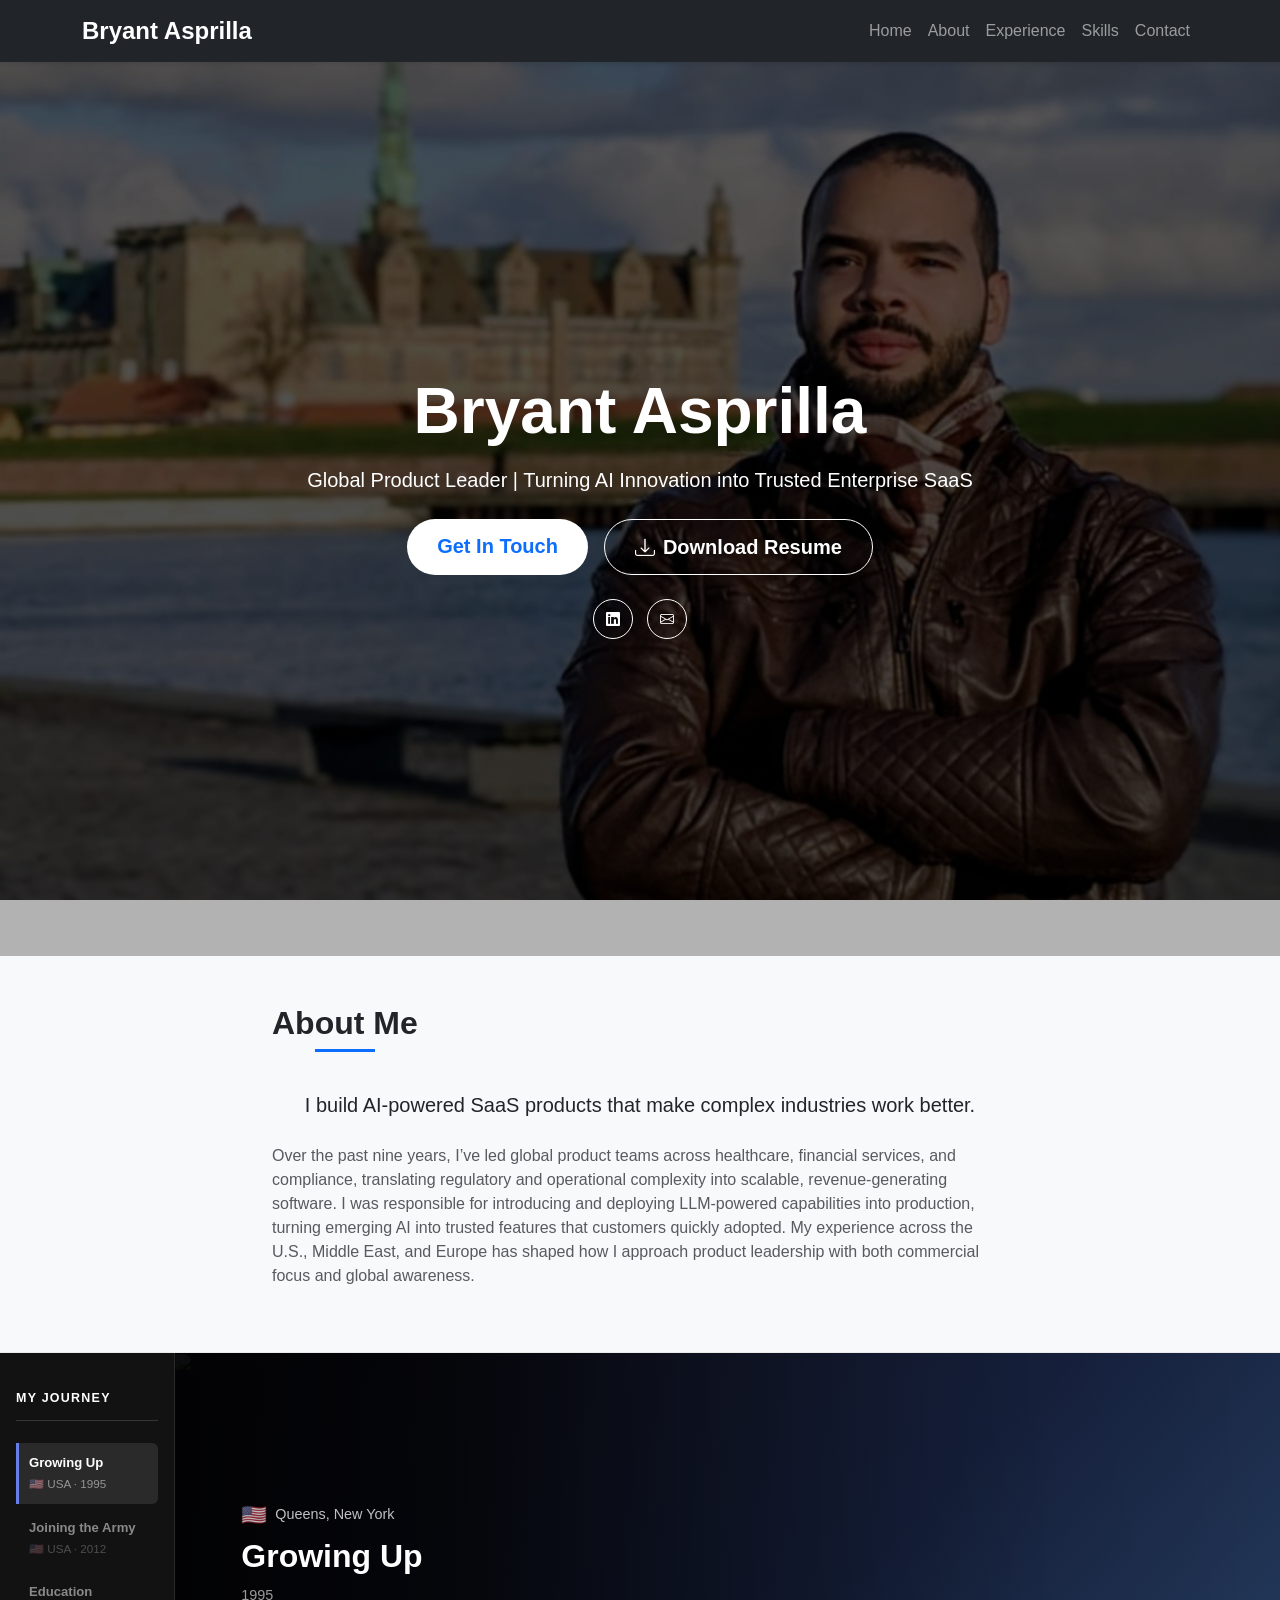
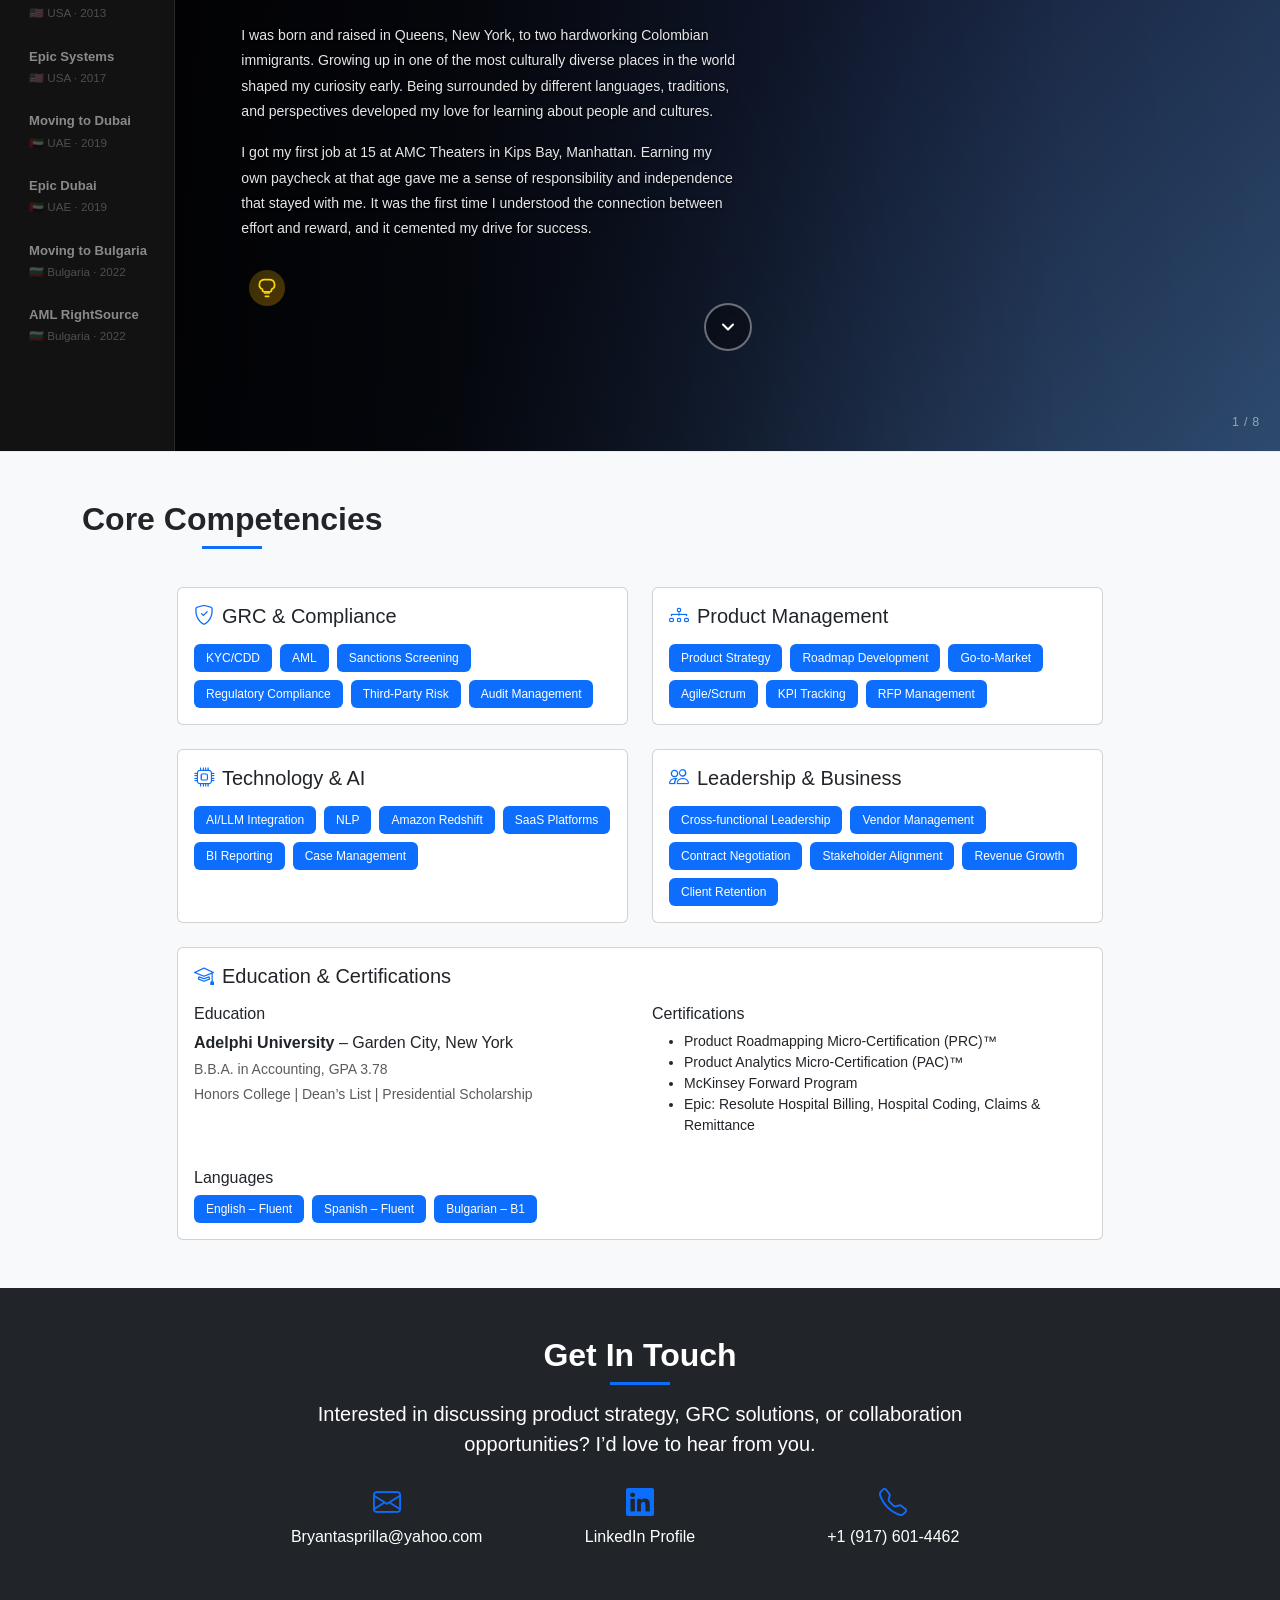
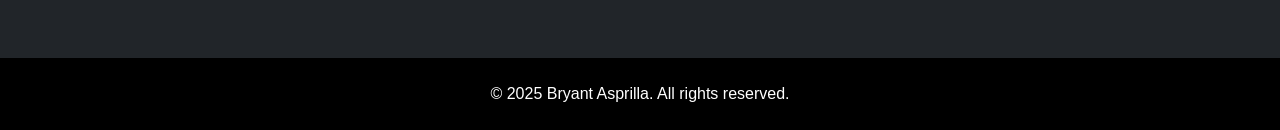
==== index.html @ 86a29980 "Add particle effects for photos" ====
<!DOCTYPE html>
<html lang="en">
<head>
    <meta charset="UTF-8">
    <meta name="viewport" content="width=device-width, initial-scale=1.0">
    <meta name="description" content="Bryant Asprilla - Director of Product specializing in AI-powered SaaS across global regulated industries. Proven leader in LLM deployment, product strategy, and ARR growth.">
    <title>Bryant Asprilla | Director of Product | AI & SaaS Product Leader</title>
    <link rel="icon" type="image/png" href="/favicon-96x96.png" sizes="96x96" />
    <link rel="icon" type="image/svg+xml" href="/favicon.svg" />
    <link rel="shortcut icon" href="/favicon.ico" />
    <link rel="apple-touch-icon" sizes="180x180" href="/apple-touch-icon.png" />
    <meta name="apple-mobile-web-app-title" content="Asprilla" />

    <!--Favicon Info -->
    <link rel="manifest" href="/site.webmanifest" />
    <link rel="icon" type="image/png" sizes="32x32" href="favicon-32x32.png">
    <link rel="icon" type="image/png" sizes="16x16" href="favicon-16x16.png">
    <link rel="apple-touch-icon" sizes="180x180" href="apple-touch-icon.png">
    <link href="https://cdn.jsdelivr.net/npm/bootstrap@5.3.2/dist/css/bootstrap.min.css" rel="stylesheet">
    <link rel="stylesheet" href="https://cdn.jsdelivr.net/npm/bootstrap-icons@1.11.1/font/bootstrap-icons.css">
    <link rel="stylesheet" href="css/style.css">

    <!-- AI and SM Readibility Elements -->
    <meta name="keywords" content="Product Management, GRC, Compliance, SaaS, AML, Product Strategy">
    <meta name="author" content="Bryant Asprilla">
    <meta property="og:title" content="Bryant Asprilla | Director of Product | AI-Driven SaaS & Global Product Leader">
    <meta property="og:description" content="Senior Product Leader Scaling AI-Enabled SaaS Across Global Regulated Markets">
    <meta property="og:type" content="website">
    <meta property="og:url" content="https://bryantasprilla.com">
    <meta property="og:image" content="https://bryantasprilla.com/images/profile.jpg">
    <meta property="og:image:width" content="1200">
    <meta property="og:image:height" content="630">

    <!-- Schema.org Structured Data -->
<script type="application/ld+json">
{
  "@context": "https://schema.org",
  "@type": "Person",
  "name": "Bryant Asprilla",
  "jobTitle": "Director of Product",
  "description": "Global Product Leader turning AI innovation into trusted enterprise SaaS",
  "url": "https://bryantasprilla.com",
  "email": "Bryantasprilla@yahoo.com",
  "telephone": "+1-917-601-4462",
  "address": {
  "@type": "PostalAddress",
  "addressLocality": "Varna",
  "addressCountry": "Bulgaria"
},
"workLocation": {
  "@type": "Place",
  "name": "Bulgaria"
}
  "alumniOf": {
    "@type": "EducationalOrganization",
    "name": "Adelphi University",
    "location": "Garden City, New York"
  },
  "worksFor": {
    "@type": "Organization",
    "name": "AML RightSource",
    "url": "https://www.amlrightsource.com"
  },
  "knowsLanguage": [
    {
      "@type": "Language",
      "name": "English",
      "proficiency": "Native"
    },
    {
      "@type": "Language",
      "name": "Spanish",
      "proficiency": "Native"
    },
    {
      "@type": "Language",
      "name": "Bulgarian",
      "proficiency": "Intermediate"
    }
  ],
  "sameAs": [
    "https://www.linkedin.com/in/bryantasprilla"
  ]
}
</script>
</head>
<body>

    <!-- NAVBAR -->
    <nav class="navbar navbar-expand-lg navbar-dark bg-dark fixed-top">
        <div class="container">
            <a class="navbar-brand" href="#home">Bryant Asprilla</a>
            <button class="navbar-toggler" type="button" data-bs-toggle="collapse" data-bs-target="#navbarNav">
                <span class="navbar-toggler-icon"></span>
            </button>
            <div class="collapse navbar-collapse" id="navbarNav">
                <ul class="navbar-nav ms-auto">
                    <li class="nav-item"><a class="nav-link" href="#home">Home</a></li>
                    <li class="nav-item"><a class="nav-link" href="#about">About</a></li>
                    <li class="nav-item"><a class="nav-link" href="#experience">Experience</a></li>
                    <li class="nav-item"><a class="nav-link" href="#skills">Skills</a></li>
                    <li class="nav-item"><a class="nav-link" href="#contact">Contact</a></li>
                </ul>
            </div>
        </div>
    </nav>

    <!-- HERO -->
    <section id="home" class="hero-section">
        <div class="container">
            <div class="row align-items-center min-vh-100">
                <div class="col-lg-8 mx-auto text-center">
                    <img src="images/profile.jpg" alt="Bryant Asprilla" class="profile-img mb-4">
                    <h1 class="display-3 fw-bold mb-3">Bryant Asprilla</h1>
                    <p class="lead mb-4">Global Product Leader | Turning AI Innovation into Trusted Enterprise SaaS</p>
                    <div class="d-flex justify-content-center gap-3 mb-4">
                        <a href="#contact" class="btn btn-primary btn-lg">Get In Touch</a>
                        <a href="files/Asprilla_Bryant_Resume.pdf" class="btn btn-outline-secondary btn-lg" download>
                            <i class="bi bi-download me-2"></i>Download Resume
                        </a>
                    </div>
                    <div class="social-links">
                        <a href="https://www.linkedin.com/in/bryantasprilla" target="_blank" class="btn btn-outline-dark btn-sm"><i class="bi bi-linkedin"></i></a>
                        <a href="mailto:Bryantasprilla@yahoo.com" class="btn btn-outline-dark btn-sm"><i class="bi bi-envelope"></i></a>
                    </div>
                </div>
            </div>
        </div>
    </section>

    <!-- ABOUT -->
    <section id="about" class="py-5 bg-light">
        <div class="container">
            <div class="row">
                <div class="col-lg-8 mx-auto">
                    <h2 class="section-title text-center mb-5">About Me</h2>
                    <p class="lead text-center mb-4">I build AI-powered SaaS products that make complex industries work better.</p>
                    <p class="text-muted">Over the past nine years, I’ve led global product teams across healthcare, financial services, and compliance, translating regulatory and operational complexity into scalable, revenue-generating software. I was responsible for introducing and deploying LLM-powered capabilities into production, turning emerging AI into trusted features that customers quickly adopted. My experience across the U.S., Middle East, and Europe has shaped how I approach product leadership with both commercial focus and global awareness.</p>
                </div>
            </div>
        </div>
    </section>

    <!-- EXPERIENCE TIMELINE -->
    <section id="experience">

        <!-- Left sidebar nav -->
        <nav class="tl-sidebar" id="tlSidebar">
            <div class="tl-sidebar-heading">My Journey</div>
            <div class="tl-nav-item active" data-index="0">
                <div class="tl-nav-title">Growing Up</div>
                <div class="tl-nav-meta">&#127482;&#127480; USA &middot; 1995</div>
            </div>
            <div class="tl-nav-item" data-index="1">
                <div class="tl-nav-title">Joining the Army</div>
                <div class="tl-nav-meta">&#127482;&#127480; USA &middot; 2012</div>
            </div>
            <div class="tl-nav-item" data-index="2">
                <div class="tl-nav-title">Education</div>
                <div class="tl-nav-meta">&#127482;&#127480; USA &middot; 2013</div>
            </div>
            <div class="tl-nav-item" data-index="3">
                <div class="tl-nav-title">Epic Systems</div>
                <div class="tl-nav-meta">&#127482;&#127480; USA &middot; 2017</div>
            </div>
            <div class="tl-nav-item" data-index="4">
                <div class="tl-nav-title">Moving to Dubai</div>
                <div class="tl-nav-meta">&#127462;&#127466; UAE &middot; 2019</div>
            </div>
            <div class="tl-nav-item" data-index="5">
                <div class="tl-nav-title">Epic Dubai</div>
                <div class="tl-nav-meta">&#127462;&#127466; UAE &middot; 2019</div>
            </div>
            <div class="tl-nav-item" data-index="6">
                <div class="tl-nav-title">Moving to Bulgaria</div>
                <div class="tl-nav-meta">&#127463;&#127468; Bulgaria &middot; 2022</div>
            </div>
            <div class="tl-nav-item" data-index="7">
                <div class="tl-nav-title">AML RightSource</div>
                <div class="tl-nav-meta">&#127463;&#127468; Bulgaria &middot; 2022</div>
            </div>
        </nav>

        <!-- Story panels -->
        <div class="tl-scroll-pane" id="tlPane">

            <div class="tl-panel active" data-index="0">
                <div class="tl-bg">
                    <img src="https://images.unsplash.com/photo-1514565131-fce0801e5785?w=1920&q=80" alt="Queens, New York" loading="lazy">
                    <div class="tl-overlay"></div>
                </div>
                <div class="tl-content">
                    <div class="tl-location"><span>&#127482;&#127480;</span> Queens, New York</div>
                    <h2 class="tl-title">Growing Up</h2>
                    <div class="tl-date">1995</div>
                    <p class="tl-text">I was born and raised in Queens, New York, to two hardworking Colombian immigrants. Growing up in one of the most culturally diverse places in the world shaped my curiosity early. Being surrounded by different languages, traditions, and perspectives developed my love for learning about people and cultures.</p>
                    <p class="tl-text">I got my first job at 15 at AMC Theaters in Kips Bay, Manhattan. Earning my own paycheck at that age gave me a sense of responsibility and independence that stayed with me. It was the first time I understood the connection between effort and reward, and it cemented my drive for success.</p>
                    <button class="tl-fun-trigger" aria-label="Reveal fun fact">
                        <svg viewBox="0 0 24 24" fill="none" stroke="currentColor" stroke-width="2" stroke-linecap="round" stroke-linejoin="round">
                            <path d="M9 18h6"></path>
                            <path d="M10 22h4"></path>
                            <path d="M15 2a6 6 0 0 1 2.5 11.5v1a2 2 0 0 1-2 2h-7a2 2 0 0 1-2-2v-1A6 6 0 0 1 9 2z"></path>
                        </svg>
                    </button>
                    <div class="tl-fun-fact">
                        <p class="tl-text"><strong>Fun Fact:</strong> I once sold concessions to Bruno Mars. He tried to pay with a $100 bill for $9 worth of popcorn, and I had to turn him down. Policy is policy.</p>
                    </div>
                </div>
            </div>

            <div class="tl-panel" data-index="1">
                <div class="tl-bg">
                    <img src="images/BryantArmy.jpg" alt="US Army" loading="lazy">
                    <div class="tl-overlay"></div>
                    <canvas class="tl-particles"></canvas>
                </div>
                <div class="tl-content">
                    <div class="tl-location"><span>&#127482;&#127480;</span> United States</div>
                    <h2 class="tl-title">Joining the Army</h2>
                    <div class="tl-date">2012</div>
                    <p class="tl-text">When I turned 17, I enlisted in the United States Army Reserves before starting university. I trained as a Chemical, Biological, Radiological, and Nuclear Specialist (74D), graduating as the Distinguished Honor Graduate of my class and earning my first medal in the process.</p>
                    <p class="tl-text">The Army taught me discipline, resilience, and how to lead under pressure. It forced me to make decisions with incomplete information and stay calm when the stakes were high. Those lessons have shaped how I lead teams and navigate complexity in my professional life.</p>
                    <button class="tl-fun-trigger" aria-label="Reveal fun fact">
                        <svg viewBox="0 0 24 24" fill="none" stroke="currentColor" stroke-width="2" stroke-linecap="round" stroke-linejoin="round">
                            <path d="M9 18h6"></path>
                            <path d="M10 22h4"></path>
                            <path d="M15 2a6 6 0 0 1 2.5 11.5v1a2 2 0 0 1-2 2h-7a2 2 0 0 1-2-2v-1A6 6 0 0 1 9 2z"></path>
                        </svg>
                    </button>
                    <div class="tl-fun-fact">
                        <p class="tl-text"><strong>Fun Fact:</strong> Our capstone project involved testing and decontaminating real Sarin nerve agent. It was a powerful reminder that confidence comes from preparation.</p>
                    </div>
                </div>
            </div>

            <div class="tl-panel" data-index="2">
                <div class="tl-bg">
                    <img src="images/Adelphi.jpg" alt="Adelphi University" loading="lazy">
                    <div class="tl-overlay"></div>
                    <canvas class="tl-particles"></canvas>
                </div>
                <div class="tl-content">
                    <div class="tl-location"><span>&#127482;&#127480;</span> Long Island, New York</div>
                    <h2 class="tl-title">Education</h2>
                    <div class="tl-date">2013</div>
                    <p class="tl-text">I studied at Adelphi University in Long Island, graduating Magna Cum Laude from the Honors College with a BBA in Accounting. While I did not pursue accounting in the traditional sense, the financial rigor and analytical discipline shaped how I approach product strategy and business decisions today.</p>
                    <p class="tl-text">Serving as President of the International Student Society deepened my appreciation for working across cultures and perspectives. It reinforced something I already felt growing up in Queens: diversity of thought makes everything better.</p>
                    <button class="tl-fun-trigger" aria-label="Reveal fun fact">
                        <svg viewBox="0 0 24 24" fill="none" stroke="currentColor" stroke-width="2" stroke-linecap="round" stroke-linejoin="round">
                            <path d="M9 18h6"></path>
                            <path d="M10 22h4"></path>
                            <path d="M15 2a6 6 0 0 1 2.5 11.5v1a2 2 0 0 1-2 2h-7a2 2 0 0 1-2-2v-1A6 6 0 0 1 9 2z"></path>
                        </svg>
                    </button>
                    <div class="tl-fun-fact">
                        <p class="tl-text"><strong>Fun Fact:</strong> This is where I met my wife. Also, Flavor Flav is an alumnus, which still surprises people.</p>
                    </div>
                </div>
            </div>

            <div class="tl-panel" data-index="3">
                <div class="tl-bg">
                    <img src="images/Epic.jpg" alt="Epic Systems" loading="lazy">
                    <div class="tl-overlay"></div>
                </div>
                <div class="tl-content">
                    <div class="tl-location"><span>&#127482;&#127480;</span> Verona, Wisconsin</div>
                    <h2 class="tl-title">Epic Systems</h2>
                    <div class="tl-date">2017</div>
                    <p class="tl-text">My first role after university was at Epic Systems in Wisconsin, the largest healthcare software provider in the United States. Surrounded by some of the brightest and most ambitious minds I had ever worked with, I learned how to think systematically, solve complex operational problems, and build software that supports mission-critical workflows.</p>
                    <p class="tl-text">Epic gave me my foundation in product thinking, stakeholder management, and high-stakes execution. I worked directly with hospital leadership and IT teams to solve financial and operational challenges across billing and revenue cycle systems.</p>
                    <button class="tl-fun-trigger" aria-label="Reveal fun fact">
                        <svg viewBox="0 0 24 24" fill="none" stroke="currentColor" stroke-width="2" stroke-linecap="round" stroke-linejoin="round">
                            <path d="M9 18h6"></path>
                            <path d="M10 22h4"></path>
                            <path d="M15 2a6 6 0 0 1 2.5 11.5v1a2 2 0 0 1-2 2h-7a2 2 0 0 1-2-2v-1A6 6 0 0 1 9 2z"></path>
                        </svg>
                    </button>
                    <div class="tl-fun-fact">
                        <p class="tl-text"><strong>Fun Fact:</strong> While living in Madison, I took my wife to see Metallica. James Hetfield threw his guitar pick into the crowd and I caught it. I still have it.</p>
                    </div>
                </div>
            </div>

            <div class="tl-panel" data-index="4">
                <div class="tl-bg">
                    <img src="images/Dubai.jpg" alt="Dubai by Water" loading="lazy">
                    <div class="tl-overlay"></div>
                </div>
                <div class="tl-content">
                    <div class="tl-location"><span>&#127462;&#127466;</span> Dubai, UAE</div>
                    <h2 class="tl-title">Moving to Dubai</h2>
                    <div class="tl-date">2019</div>
                    <p class="tl-text">In recognition of my leadership and technical performance, I was asked to relocate to Dubai to lead and grow Epic&rsquo;s billing presence across the Middle East. What began as an opportunity quickly became a responsibility to expand our footprint in the region, strengthen client relationships, and ensure the unique regulatory and operational needs of Middle Eastern healthcare systems were reflected in our product strategy.</p>
                    <p class="tl-text">This was my first time living outside the United States, and it reshaped how I think about leadership. I was not just implementing software. I was building trust across cultures, navigating complex insurance systems, and advocating for regional requirements with US-based development teams. From celebrating Diwali with neighbors to hosting Iftar dinners with coworkers, I made it a point to immerse myself fully. Understanding culture deeply made me a stronger leader and a more thoughtful problem solver.</p>
                    <button class="tl-fun-trigger" aria-label="Reveal fun fact">
                        <svg viewBox="0 0 24 24" fill="none" stroke="currentColor" stroke-width="2" stroke-linecap="round" stroke-linejoin="round">
                            <path d="M9 18h6"></path>
                            <path d="M10 22h4"></path>
                            <path d="M15 2a6 6 0 0 1 2.5 11.5v1a2 2 0 0 1-2 2h-7a2 2 0 0 1-2-2v-1A6 6 0 0 1 9 2z"></path>
                        </svg>
                    </button>
                    <div class="tl-fun-fact">
                        <p class="tl-text"><strong>Fun Fact:</strong> I discovered I&rsquo;m allergic to camels. Irony at its finest.</p>
                    </div>
                </div>
            </div>

            <div class="tl-panel" data-index="5">
                <div class="tl-bg">
                    <img src="images/BryantDubai.jpg" alt="Dubai healthcare" loading="lazy">
                    <div class="tl-overlay"></div>
                    <canvas class="tl-particles"></canvas>
                </div>
                <div class="tl-content">
                    <div class="tl-location"><span>&#127462;&#127466;</span> Dubai, UAE</div>
                    <h2 class="tl-title">Epic Dubai</h2>
                    <div class="tl-date">2019</div>
                    <p class="tl-text">Leading billing initiatives across the Middle East was the first true test of my professional maturity. Working with healthcare systems across multiple countries required me to operate with both technical depth and cultural awareness. I translated ambiguous insurance regulations, aligned stakeholders across time zones, and designed solutions that worked in real hospital environments.</p>
                    <p class="tl-text">My proudest achievement was identifying a way to resolve a client&rsquo;s largest and most persistent set of insurance denials without requiring new development. By leveraging existing tools creatively and rethinking the workflow, we unlocked 2.1 million dirhams in additional revenue. That moment reinforced something that has stayed with me: the best solutions are not always new features, but new ways of understanding the system.</p>
                    <button class="tl-fun-trigger" aria-label="Reveal fun fact">
                        <svg viewBox="0 0 24 24" fill="none" stroke="currentColor" stroke-width="2" stroke-linecap="round" stroke-linejoin="round">
                            <path d="M9 18h6"></path>
                            <path d="M10 22h4"></path>
                            <path d="M15 2a6 6 0 0 1 2.5 11.5v1a2 2 0 0 1-2 2h-7a2 2 0 0 1-2-2v-1A6 6 0 0 1 9 2z"></path>
                        </svg>
                    </button>
                    <div class="tl-fun-fact">
                        <p class="tl-text"><strong>Fun Fact:</strong> My daughter was born in Dubai in 2020, just two weeks before the COVID shutdown. Being able to stay home with her during those early months was an unexpected blessing.</p>
                    </div>
                </div>
            </div>

            <div class="tl-panel" data-index="6">
                <div class="tl-bg">
                    <img src="images/BryantBulgaria.jpg" alt="Bulgaria coast" loading="lazy">
                    <div class="tl-overlay"></div>
                    <canvas class="tl-particles"></canvas>
                </div>
                <div class="tl-content">
                    <div class="tl-location"><span>&#127463;&#127468;</span> Varna, Bulgaria</div>
                    <h2 class="tl-title">Moving to Bulgaria</h2>
                    <div class="tl-date">2022</div>
                    <p class="tl-text">In 2022, my family and I moved to the northern coast of Bulgaria and settled in my wife&rsquo;s hometown. Watching my daughter grow up close to extended family is a daily reminder of why I work hard.</p>
                    <p class="tl-text">Immersing myself in a new language and culture without defaulting to English stretched me in new ways. It reinforced something I have learned repeatedly throughout my life: growth happens when you are willing to be uncomfortable.</p>
                    <button class="tl-fun-trigger" aria-label="Reveal fun fact">
                        <svg viewBox="0 0 24 24" fill="none" stroke="currentColor" stroke-width="2" stroke-linecap="round" stroke-linejoin="round">
                            <path d="M9 18h6"></path>
                            <path d="M10 22h4"></path>
                            <path d="M15 2a6 6 0 0 1 2.5 11.5v1a2 2 0 0 1-2 2h-7a2 2 0 0 1-2-2v-1A6 6 0 0 1 9 2z"></path>
                        </svg>
                    </button>
                    <div class="tl-fun-fact">
                        <p class="tl-text"><strong>Fun Fact:</strong> My wife and I got married in Bulgaria in 2017, less than 30 minutes from where we live now. We did not know then that life would bring us back.</p>
                    </div>
                </div>
            </div>

            <div class="tl-panel" data-index="7">
                <div class="tl-bg">
                    <img src="images/AMLRS.jpg" alt="Compliance technology" loading="lazy">
                    <div class="tl-overlay"></div>
                </div>
                <div class="tl-content">
                    <div class="tl-location"><span>&#127463;&#127468;</span> Varna, Bulgaria</div>
                    <h2 class="tl-title">AML RightSource</h2>
                    <div class="tl-date">2022 &ndash; Present</div>
                    <p class="tl-text">Bulgaria brought me into the world of compliance and risk, industries where mistakes carry real consequences. At <a href="https://www.amlrightsource.com" target="_blank" rel="noopener">AML RightSource</a>, I did not just experiment with AI. I was the first person in the organization to put LLM-powered capabilities into production for our customers.</p>
                    <p class="tl-text">At a time when many institutions were skeptical of AI, I championed its responsible implementation and shaped how it would integrate into real investigative workflows. I worked closely with engineering to embed LLMs into core products such as media monitoring and case management, focusing on explainability, measurable efficiency gains, and user trust. Within six months, these capabilities achieved universal adoption across our existing customer base.</p>
                    <p class="tl-text">Beyond AI, I led the organization&rsquo;s first strategic product roadmap and managed a portfolio responsible for $6M in ARR. Over time, I rose to Director of Product, overseeing four products and partnering closely with sales, procurement, customer success, and marketing. This chapter reinforced a principle I strongly believe in: innovation only matters if customers trust it, adopt it, and see tangible business impact.</p>
                    <button class="tl-fun-trigger" aria-label="Reveal fun fact">
                        <svg viewBox="0 0 24 24" fill="none" stroke="currentColor" stroke-width="2" stroke-linecap="round" stroke-linejoin="round">
                            <path d="M9 18h6"></path>
                            <path d="M10 22h4"></path>
                            <path d="M15 2a6 6 0 0 1 2.5 11.5v1a2 2 0 0 1-2 2h-7a2 2 0 0 1-2-2v-1A6 6 0 0 1 9 2z"></path>
                        </svg>
                    </button>
                    <div class="tl-fun-fact">
                        <p class="tl-text"><strong>Fun Fact:</strong> During this time, I also built a house from the ground up. It&rsquo;s one of the most personal and challenging projects I&rsquo;ve faced.</p>
                    </div>
                </div>
            </div>

        </div><!-- end .tl-scroll-pane -->

        <!-- Arrows -->
        <button class="tl-arrow tl-arrow-up hidden" id="tlUp" aria-label="Previous story">
            <svg viewBox="0 0 24 24" fill="none" stroke="currentColor" stroke-width="2.5" stroke-linecap="round" stroke-linejoin="round"><polyline points="18 15 12 9 6 15"></polyline></svg>
        </button>
        <button class="tl-arrow tl-arrow-down" id="tlDown" aria-label="Next story">
            <svg viewBox="0 0 24 24" fill="none" stroke="currentColor" stroke-width="2.5" stroke-linecap="round" stroke-linejoin="round"><polyline points="6 9 12 15 18 9"></polyline></svg>
        </button>

        <!-- Counter -->
        <div class="tl-counter" id="tlCounter">1 / 8</div>

    </section>

    <!-- SKILLS -->
    <section id="skills" class="py-5 bg-light">
        <div class="container">
            <h2 class="section-title text-center mb-5">Core Competencies</h2>
            <div class="row"><div class="col-lg-10 mx-auto"><div class="row g-4">
                <div class="col-md-6"><div class="card h-100"><div class="card-body">
                    <h5 class="card-title mb-3"><i class="bi bi-shield-check text-primary me-2"></i>GRC &amp; Compliance</h5>
                    <div class="d-flex flex-wrap gap-2">
                        <span class="badge bg-primary">KYC/CDD</span><span class="badge bg-primary">AML</span><span class="badge bg-primary">Sanctions Screening</span><span class="badge bg-primary">Regulatory Compliance</span><span class="badge bg-primary">Third-Party Risk</span><span class="badge bg-primary">Audit Management</span>
                    </div>
                </div></div></div>
                <div class="col-md-6"><div class="card h-100"><div class="card-body">
                    <h5 class="card-title mb-3"><i class="bi bi-diagram-3 text-primary me-2"></i>Product Management</h5>
                    <div class="d-flex flex-wrap gap-2">
                        <span class="badge bg-primary">Product Strategy</span><span class="badge bg-primary">Roadmap Development</span><span class="badge bg-primary">Go-to-Market</span><span class="badge bg-primary">Agile/Scrum</span><span class="badge bg-primary">KPI Tracking</span><span class="badge bg-primary">RFP Management</span>
                    </div>
                </div></div></div>
                <div class="col-md-6"><div class="card h-100"><div class="card-body">
                    <h5 class="card-title mb-3"><i class="bi bi-cpu text-primary me-2"></i>Technology &amp; AI</h5>
                    <div class="d-flex flex-wrap gap-2">
                        <span class="badge bg-primary">AI/LLM Integration</span><span class="badge bg-primary">NLP</span><span class="badge bg-primary">Amazon Redshift</span><span class="badge bg-primary">SaaS Platforms</span><span class="badge bg-primary">BI Reporting</span><span class="badge bg-primary">Case Management</span>
                    </div>
                </div></div></div>
                <div class="col-md-6"><div class="card h-100"><div class="card-body">
                    <h5 class="card-title mb-3"><i class="bi bi-people text-primary me-2"></i>Leadership &amp; Business</h5>
                    <div class="d-flex flex-wrap gap-2">
                        <span class="badge bg-primary">Cross-functional Leadership</span><span class="badge bg-primary">Vendor Management</span><span class="badge bg-primary">Contract Negotiation</span><span class="badge bg-primary">Stakeholder Alignment</span><span class="badge bg-primary">Revenue Growth</span><span class="badge bg-primary">Client Retention</span>
                    </div>
                </div></div></div>
                <div class="col-12"><div class="card"><div class="card-body">
                    <h5 class="card-title mb-3"><i class="bi bi-mortarboard text-primary me-2"></i>Education &amp; Certifications</h5>
                    <div class="row">
                        <div class="col-md-6 mb-3">
                            <h6 class="mb-2">Education</h6>
                            <p class="mb-1"><strong>Adelphi University</strong> &ndash; Garden City, New York</p>
                            <p class="text-muted small mb-1">B.B.A. in Accounting, GPA 3.78</p>
                            <p class="text-muted small">Honors College | Dean&rsquo;s List | Presidential Scholarship</p>
                        </div>
                        <div class="col-md-6 mb-3">
                            <h6 class="mb-2">Certifications</h6>
                            <ul class="small mb-0">
                                <li>Product Roadmapping Micro-Certification (PRC)&trade;</li>
                                <li>Product Analytics Micro-Certification (PAC)&trade;</li>
                                <li>McKinsey Forward Program</li>
                                <li>Epic: Resolute Hospital Billing, Hospital Coding, Claims &amp; Remittance</li>
                            </ul>
                        </div>
                    </div>
                    <div class="mt-3">
                        <h6 class="mb-2">Languages</h6>
                        <div class="d-flex flex-wrap gap-2">
                            <span class="badge bg-primary">English &ndash; Fluent</span>
                            <span class="badge bg-primary">Spanish &ndash; Fluent</span>
                            <span class="badge bg-primary">Bulgarian &ndash; B1</span>
                        </div>
                    </div>
                </div></div></div>
            </div></div></div>
        </div>
    </section>

    <!-- CONTACT -->
    <section id="contact" class="py-5 bg-dark text-white">
        <div class="container">
            <div class="row"><div class="col-lg-8 mx-auto text-center">
                <h2 class="section-title mb-4">Get In Touch</h2>
                <p class="lead mb-4">Interested in discussing product strategy, GRC solutions, or collaboration opportunities? I&rsquo;d love to hear from you.</p>
                <div class="row g-4 mb-4">
                    <div class="col-md-4"><div class="contact-info"><i class="bi bi-envelope fs-3 mb-2"></i><p class="mb-0"><a href="mailto:Bryantasprilla@yahoo.com" class="text-white text-decoration-none">Bryantasprilla@yahoo.com</a></p></div></div>
                    <div class="col-md-4"><div class="contact-info"><i class="bi bi-linkedin fs-3 mb-2"></i><p class="mb-0"><a href="https://www.linkedin.com/in/bryantasprilla" target="_blank" class="text-white text-decoration-none">LinkedIn Profile</a></p></div></div>
                    <div class="col-md-4"><div class="contact-info"><i class="bi bi-telephone fs-3 mb-2"></i><p class="mb-0"><a href="tel:+19176014462" class="text-white text-decoration-none">+1 (917) 601-4462</a></p></div></div>
                </div>
                <p class="text-muted small"><i class="bi bi-geo-alt me-2"></i>Currently based in Bulgaria | Open to global opportunities</p>
            </div></div>
        </div>
    </section>

    <!-- FOOTER -->
    <footer class="py-4 bg-black text-white text-center">
        <div class="container"><p class="mb-0">&copy; 2025 Bryant Asprilla. All rights reserved.</p></div>
    </footer>

    <script data-cfasync="false" src="/cdn-cgi/scripts/5c5dd728/cloudflare-static/email-decode.min.js"></script><script src="https://cdn.jsdelivr.net/npm/bootstrap@5.3.2/dist/js/bootstrap.bundle.min.js"></script>
    <script>
    /* Always return to top on load/refresh */
    if ('scrollRestoration' in history) history.scrollRestoration = 'manual';
    window.scrollTo(0, 0);

    (function () {
        var panels   = Array.from(document.querySelectorAll('#experience .tl-panel'));
        var navItems = Array.from(document.querySelectorAll('#tlSidebar .tl-nav-item'));
        var btnUp    = document.getElementById('tlUp');
        var btnDown  = document.getElementById('tlDown');
        var counter  = document.getElementById('tlCounter');
        var pane     = document.getElementById('tlPane');
        var total    = panels.length;
        var current  = 0;
        var busy     = false;

        /* Assign CSS classes so panels sit above / active / below */
        function layout() {
            panels.forEach(function(p, i) {
                p.classList.remove('active', 'above');
                if      (i === current) { p.classList.add('active'); }
                else if (i < current)   { p.classList.add('above');  }
            });
        }

        /* Sync all UI to current index */
        function updateUI() {
            navItems.forEach(function(n, i) { n.classList.toggle('active', i === current); });
            btnUp.classList.toggle('hidden',   current === 0);
            btnDown.classList.toggle('hidden', current === total - 1);
            if (counter) counter.textContent = (current + 1) + ' / ' + total;
            var sidebar = document.getElementById('tlSidebar');
            if (sidebar && navItems[current]) {
                sidebar.scrollTo({ left: navItems[current].offsetLeft - 12, behavior: 'smooth' });
            }
        }

        /* The one navigation function — everything calls this */
        function goTo(i) {
            if (busy || i < 0 || i >= total || i === current) return;
            busy    = true;
            current = i;
            layout();
            updateUI();
            setTimeout(function() { busy = false; }, 480);
        }

        /* Arrow buttons */
        btnUp.addEventListener('click',   function() { goTo(current - 1); });
        btnDown.addEventListener('click', function() { goTo(current + 1); });

        /* Sidebar nav */
        navItems.forEach(function(item, i) {
            item.addEventListener('click', function() { goTo(i); });
        });

        /* Keyboard */
        document.addEventListener('keydown', function(e) {
            if (e.key === 'ArrowDown') { e.preventDefault(); goTo(current + 1); }
            if (e.key === 'ArrowUp')   { e.preventDefault(); goTo(current - 1); }
        });

        /* Init */
        layout();
        updateUI();

        /* Fun fact easter egg toggles */
        var triggers = document.querySelectorAll('.tl-fun-trigger');
        triggers.forEach(function(btn) {
            btn.addEventListener('click', function(e) {
                e.stopPropagation();  /* don't trigger panel navigation */
                var fact = btn.nextElementSibling;
                var isRevealed = fact.classList.contains('revealed');
                
                /* Toggle this fun fact */
                fact.classList.toggle('revealed');
                btn.classList.toggle('active');

                /* Chase the expanding content every frame so scroll feels instant */
                if (!isRevealed) {
                    var content = btn.closest('.tl-content');
                    if (content) {
                        var deadline = Date.now() + 450;
                        (function chase() {
                            content.scrollTop = content.scrollHeight;
                            if (Date.now() < deadline) requestAnimationFrame(chase);
                        })();
                    }
                }

                /* Optional: close other fun facts in the same panel */
                var panel = btn.closest('.tl-panel');
                if (panel && !isRevealed) {
                    panel.querySelectorAll('.tl-fun-fact').forEach(function(f) {
                        if (f !== fact) { f.classList.remove('revealed'); }
                    });
                    panel.querySelectorAll('.tl-fun-trigger').forEach(function(t) {
                        if (t !== btn) { t.classList.remove('active'); }
                    });
                }
            });
        });

    })();
    </script>

    <script>
    /* ---- Static particle field for portrait panels (desktop only) ---- */
    (function () {
        var TARGET = [1, 2, 5, 6];
        var N = 3000;

        function drawParticles(panel) {
            if (window.innerWidth <= 768) return;
            var canvas = panel.querySelector('.tl-particles');
            var img    = panel.querySelector('.tl-bg img');
            if (!canvas || !img || canvas.dataset.drawn) return;

            var panelW = panel.offsetWidth;
            var panelH = panel.offsetHeight;
            if (!panelW || !panelH || !img.naturalWidth) return;

            canvas.dataset.drawn = '1';
            canvas.width  = panelW;
            canvas.height = panelH;
            var ctx = canvas.getContext('2d');

            /* Image rect: object-fit contain, object-position right center */
            var iA  = img.naturalWidth / img.naturalHeight;
            var pA  = panelW / panelH;
            var dW  = (iA > pA) ? panelW     : panelH * iA;
            var dH  = (iA > pA) ? panelW / iA : panelH;
            var dX  = panelW - dW;           /* right-aligned */
            var dY  = (panelH - dH) / 2;    /* vertically centred */

            /* Sample ~250 colours from the left 6% strip of the image */
            var palette = [];
            try {
                var tmp  = document.createElement('canvas');
                tmp.width  = panelW;
                tmp.height = panelH;
                var tCtx = tmp.getContext('2d');
                tCtx.drawImage(img, dX, dY, dW, dH);
                var sw   = Math.max(1, Math.ceil(dW * 0.06));
                var pxs  = tCtx.getImageData(dX, 0, sw, panelH).data;
                var step = Math.max(4, Math.floor(pxs.length / 4 / 250)) * 4;
                for (var i = 0; i < pxs.length; i += step) {
                    var r = pxs[i], g = pxs[i+1], b = pxs[i+2], a = pxs[i+3];
                    if (a < 80 || r + g + b < 45) continue;
                    palette.push([r, g, b]);
                }
            } catch (e) { /* cross-origin fallback */ }
            if (!palette.length) palette = [[160,130,100],[100,140,160],[120,100,140]];

            /* Draw particles — zone: left edge of panel → 15% into image */
            var zoneEnd = dX + dW * 0.15;
            ctx.save();
            for (var p = 0; p < N; p++) {
                var t   = Math.pow(Math.random(), 2.2);          /* bias toward image edge */
                var x   = t * zoneEnd;
                var y   = Math.random() * panelH;
                var op  = t < 0.15 ? t * 1.8 : 0.25 + t * 0.68;
                var sz  = 0.7 + t * 3.0 + Math.random() * 0.6;
                var col = palette[Math.floor(Math.random() * palette.length)];
                ctx.globalAlpha = Math.min(op, 0.92);
                ctx.fillStyle = 'rgb(' +
                    Math.round(Math.max(0, Math.min(255, col[0] + (Math.random()-.5)*30))) + ',' +
                    Math.round(Math.max(0, Math.min(255, col[1] + (Math.random()-.5)*30))) + ',' +
                    Math.round(Math.max(0, Math.min(255, col[2] + (Math.random()-.5)*30))) + ')';
                ctx.beginPath();
                ctx.arc(x, y, sz, 0, 6.2832);
                ctx.fill();
            }
            ctx.restore();
        }

        function setupPanel(idx) {
            var panel = document.querySelector('.tl-panel[data-index="' + idx + '"]');
            if (!panel) return;
            var img = panel.querySelector('.tl-bg img');
            if (!img) return;

            function tryDraw() { drawParticles(panel); }

            /* Draw immediately if image is already loaded */
            if (img.complete && img.naturalWidth > 0) {
                tryDraw();
            } else {
                img.addEventListener('load', tryDraw);
            }

            /* Also draw when panel becomes active (handles lazy-loaded images) */
            new MutationObserver(function (muts) {
                muts.forEach(function (m) {
                    if (m.attributeName === 'class' && panel.classList.contains('active')) tryDraw();
                });
            }).observe(panel, { attributes: true });
        }

        document.addEventListener('DOMContentLoaded', function () { TARGET.forEach(setupPanel); });
    })();
    </script>

</body>
</html>
---- css/style.css ----
/* ============================================================
   Bryant Asprilla — Portfolio Styles
   ============================================================ */

:root {
   --primary: #0d6efd;
    --dark:    #212529;
    --light:   #f8f9fa;
    --navbar-h: 56px;
}

/* ---- Base ---- */
*, *::before, *::after { box-sizing: border-box; }
html  { scroll-behavior: smooth; }
body  { font-family: -apple-system, BlinkMacSystemFont, 'Segoe UI', Roboto, 'Helvetica Neue', Arial, sans-serif; padding-top: var(--navbar-h); }
section { scroll-margin-top: var(--navbar-h); }

/* ---- Section title ---- */
.section-title { font-weight: 700; position: relative; display: inline-block; }
.section-title::after {
    content: '';
    position: absolute;
    bottom: -10px; left: 50%;
    transform: translateX(-50%);
    width: 60px; height: 3px;
    background: var(--primary);
}

/* ---- Navbar ---- */
.navbar       { box-shadow: 0 2px 4px rgba(0,0,0,.1); }
.navbar-brand { font-weight: 700; font-size: 1.5rem; }
.nav-link     { font-weight: 500; }
.nav-link:hover { color: var(--primary) !important; }

/* ---- Hero ---- */
.hero-section {
    background-image: linear-gradient(rgba(0,0,0,.5), rgba(0,0,0,.6)), url('../images/profile.jpg');
    background-size: cover;
    background-position: center;
    background-attachment: fixed;
    color: white;
    position: relative;
    overflow: hidden;
}
.hero-section::before { content: ''; position: absolute; inset: 0; background: rgba(0,0,0,.3); z-index: 0; }
.hero-section .container { position: relative; z-index: 1; }
.profile-img { display: none; }
.hero-section .btn               { padding: 12px 30px; font-weight: 600; border-radius: 50px; transition: all .3s; }
.hero-section .btn-primary       { background: white; color: var(--primary); border: none; }
.hero-section .btn-primary:hover { transform: translateY(-2px); box-shadow: 0 8px 16px rgba(0,0,0,.2); }
.hero-section .btn-outline-secondary       { border-color: white; color: white; }
.hero-section .btn-outline-secondary:hover { background: white; color: var(--dark); transform: translateY(-2px); }
.social-links .btn { width: 40px; height: 40px; border-radius: 50%; padding: 0; display: inline-flex; align-items: center; justify-content: center; margin: 0 5px; border-color: white; color: white; transition: all .3s; }
.social-links .btn:hover { background: white; color: var(--dark); transform: translateY(-2px); }

/* ---- Misc ---- */
.badge          { font-weight: 500; padding: 8px 12px; }
.contact-info i { color: var(--primary); }

/* ---- Scrollbar ---- */
::-webkit-scrollbar       { width: 8px; }
::-webkit-scrollbar-track { background: var(--light); }
::-webkit-scrollbar-thumb { background: var(--primary); border-radius: 4px; }

@media (max-width: 768px) {
    .hero-section { background-attachment: scroll; }
}


/* ============================================================
   EXPERIENCE TIMELINE
   Section is 80vh tall on desktop so adjacent sections peek.
   Panels are absolutely stacked; only arrows + sidebar navigate.
   Page scroll works normally over this section.
   ============================================================ */

#experience {
    display: flex;
    flex-direction: row;
    height: 80vh;
    max-height: 700px;
    overflow: hidden;
    position: relative;
    scroll-margin-top: var(--navbar-h);
    border-top:    1px solid rgba(0,0,0,.08);
    border-bottom: 1px solid rgba(0,0,0,.08);
}

/* ---- Sidebar ---- */
.tl-sidebar {
    width: 175px;
    min-width: 175px;
    flex-shrink: 0;
    height: 100%;
    background: rgba(0,0,0,.93);
    border-right: 1px solid rgba(255,255,255,.1);
    padding: 36px 16px;
    overflow-y: auto;
    z-index: 50;  /* Increased from 10 */
    display: flex;
    flex-direction: column;
    gap: 4px;
}
.tl-sidebar::-webkit-scrollbar       { width: 3px; }
.tl-sidebar::-webkit-scrollbar-thumb { background: rgba(255,255,255,.25); border-radius: 2px; }

.tl-sidebar-heading {
    color: white;
    font-size: .78rem; font-weight: 700;
    letter-spacing: .1em; text-transform: uppercase;
    margin-bottom: 18px; padding-bottom: 12px;
    border-bottom: 1px solid rgba(255,255,255,.15);
    flex-shrink: 0;
}
.tl-nav-item {
    padding: 11px 10px;
    cursor: pointer;
    border-left: 3px solid transparent;
    border-radius: 0 6px 6px 0;
    transition: all .25s;
    opacity: .5;
    user-select: none;
}
.tl-nav-item:hover  { opacity: 1; background: rgba(255,255,255,.06); border-left-color: rgba(255,255,255,.4); }
.tl-nav-item.active { opacity: 1; background: rgba(255,255,255,.1);  border-left-color: #667eea; }
.tl-nav-title { color: white; font-weight: 600; font-size: .82rem; margin-bottom: 4px; line-height: 1.3; white-space: normal; word-break: break-word; }
.tl-nav-meta  { color: rgba(255,255,255,.5); font-size: .73rem; }

/* ---- Story pane ---- */
.tl-scroll-pane {
    flex: 1;
    height: 100%;
    overflow: hidden;
    position: relative;
    pointer-events: none;  /* let page scroll events pass through */
}

/* ---- Story panels (absolutely stacked, slide vertically) ---- */
.tl-panel {
    position: absolute;
    inset: 0;
    display: flex;
    align-items: center;
    overflow: hidden;
    background: #1a1a2e;
    transform: translateY(100%);
    transition: transform 0.42s cubic-bezier(0.4, 0, 0.2, 1);
    pointer-events: none;  /* let page scroll through */
}
.tl-panel.active { 
    transform: translateY(0%);
    pointer-events: auto;  /* active panel can receive clicks */
}
.tl-panel.above  { transform: translateY(-100%); }

/* Per-panel background gradients */
.tl-panel[data-index="0"] { background: linear-gradient(135deg, #1a1a2e 0%, #16213e 50%, #2d4a6e 100%); }
.tl-panel[data-index="1"] { background: linear-gradient(135deg, #0d1b2a 0%, #1b3a4b 50%, #2e5266 100%); }
.tl-panel[data-index="2"] { background: linear-gradient(135deg, #1a0a2e 0%, #2d1b4e 50%, #4a2c6f 100%); }
.tl-panel[data-index="3"] { background: linear-gradient(135deg, #0d1b2a 0%, #1b4332 50%, #2d6a4f 100%); }
.tl-panel[data-index="4"] { background: linear-gradient(135deg, #1a0a2e 0%, #2d1b69 50%, #5e3ba8 100%); }
.tl-panel[data-index="5"] { background: linear-gradient(135deg, #0f1c2e 0%, #1f3a5f 50%, #3d5a80 100%); }
.tl-panel[data-index="6"] { background: linear-gradient(135deg, #1a1a2e 0%, #2d3436 50%, #636e72 100%); }
.tl-panel[data-index="7"] { background: linear-gradient(135deg, #1a0a00 0%, #5e3023 50%, #9c6644 100%); }

/* ---- Background image (layered on gradient) ---- */
.tl-bg { position: absolute; inset: 0; z-index: 0; }
.tl-bg img {
    width: 100%; height: 100%;
    object-fit: cover;
    object-position: 50% 40%;
    opacity: 0.6;
}

/* Portrait personal photos — contain so face/body isn't cropped on desktop */
.tl-panel[data-index="1"] .tl-bg img { object-fit: contain; object-position: right center; }
.tl-panel[data-index="2"] .tl-bg img { object-fit: contain; object-position: right center; }
.tl-panel[data-index="5"] .tl-bg img { object-fit: contain; object-position: right center; }
.tl-panel[data-index="6"] .tl-bg img { object-fit: contain; object-position: right center; }
.tl-overlay {
    position: absolute; inset: 0;
    background: linear-gradient(
        to right,
        rgba(0,0,0,.92)  0%,
        rgba(0,0,0,.80) 25%,
        rgba(0,0,0,.50) 45%,
        rgba(0,0,0,.20) 65%,
        rgba(0,0,0,.05) 80%,
        rgba(0,0,0,0)  100%
    );
}

/* ---- Particle field canvas (desktop portrait panels) ---- */
.tl-particles {
    position: absolute; inset: 0;
    pointer-events: none;
}
@media (max-width: 768px) {
    .tl-particles { display: none; }
}

/* ---- Story text ---- */
.tl-content {
    position: relative;
    z-index: 2;
    width: min(520px, 60%);
    max-height: 75%;
    margin-left: 6%;
    padding-right: 20px;
    color: white;
    overflow-y: auto;
    overflow-x: hidden;
    pointer-events: auto;  /* Ensure content is clickable */
}
.tl-content::-webkit-scrollbar { width: 4px; }
.tl-content::-webkit-scrollbar-track { background: rgba(255,255,255,.1); border-radius: 2px; }
.tl-content::-webkit-scrollbar-thumb { background: rgba(255,255,255,.3); border-radius: 2px; }
.tl-content::-webkit-scrollbar-thumb:hover { background: rgba(255,255,255,.5); }

.tl-location { display: flex; align-items: center; gap: 8px; font-size: .9rem; color: rgba(255,255,255,.75); margin-bottom: 8px; }
.tl-location span { font-size: 1.3rem; }
.tl-title    { font-size: clamp(1.5rem, 2.5vw, 2.4rem); font-weight: 700; line-height: 1.15; margin-bottom: 10px; }
.tl-date     { font-size: .9rem; color: rgba(255,255,255,.6); font-weight: 500; margin-bottom: 16px; }
.tl-text     { font-size: clamp(.85rem, 1.1vw, 1rem); line-height: 1.8; color: rgba(255,255,255,.9); text-shadow: 0 1px 3px rgba(0,0,0,.6); overflow-wrap: break-word; }
.tl-text a   { color: rgba(255,255,255,.9); text-decoration: underline; text-underline-offset: 3px; transition: color .2s; }
.tl-text a:hover { color: #ffffff; }

/* ---- Fun fact: Lightbulb Pulse ---- */
.tl-fun-trigger {
    position: relative;
    z-index: 10;
    width: 36px; height: 36px;
    border-radius: 50%;
    border: none;
    background: linear-gradient(135deg, rgba(255,215,0,.2), rgba(255,165,0,.3));
    color: #ffd700;
    cursor: pointer;
    display: inline-flex;
    align-items: center;
    justify-content: center;
    margin-top: 12px;
    margin-left: 8px;
    transition: all .3s;
    box-shadow: 0 0 0 0 rgba(255,215,0,.4);
    animation: pulse 2s infinite;
    pointer-events: auto;
}
@keyframes pulse {
    0%, 100% { box-shadow: 0 0 0 0 rgba(255,215,0,.4); }
    50% { box-shadow: 0 0 0 8px rgba(255,215,0,0); }
}
.tl-fun-trigger svg { width: 20px; height: 20px; }
.tl-fun-trigger:hover {
    background: linear-gradient(135deg, rgba(255,215,0,.4), rgba(255,165,0,.5));
    color: #fff;
    transform: scale(1.1);
    animation: none;
}
.tl-fun-trigger.active {
    background: linear-gradient(135deg, rgba(255,215,0,.6), rgba(255,165,0,.7));
    transform: scale(1.1) rotate(15deg);
    animation: none;
}

.tl-fun-fact {
    max-height: 0;
    overflow: hidden;
    opacity: 0;
    transition: max-height .4s cubic-bezier(0.4, 0, 0.2, 1), 
                opacity .3s ease .05s,
                margin-top .4s cubic-bezier(0.4, 0, 0.2, 1);
}
.tl-fun-fact.revealed {
    max-height: 500px;
    opacity: 1;
    margin-top: 12px;
}

/* ---- Navigation arrows ---- */
.tl-arrow {
    position: absolute;
    left: calc(175px + (100% - 175px) / 2);
    transform: translateX(-50%);
    z-index: 100;  /* Increased from 30 to be above all content */
    width: 48px; height: 48px;
    border-radius: 50%;
    border: 2px solid rgba(255,255,255,.4);
    background: rgba(0,0,0,.35);
    color: white;
    cursor: pointer;
    display: flex;
    align-items: center;
    justify-content: center;
    transition: opacity .25s, background .2s, border-color .2s, transform .2s;
    backdrop-filter: blur(6px);
    -webkit-backdrop-filter: blur(6px);
    pointer-events: auto;  /* arrows always clickable */
}
.tl-arrow svg    { width: 20px; height: 20px; display: block; }
.tl-arrow:hover  { background: rgba(255,255,255,.18); border-color: rgba(255,255,255,.85); transform: translateX(-50%) scale(1.1); }
.tl-arrow:active { transform: translateX(-50%) scale(0.94); }
.tl-arrow.hidden { opacity: 0 !important; pointer-events: none !important; }

.tl-arrow-up   { top: 100px; }
.tl-arrow-down { bottom: 100px; }

@media (max-height: 600px) {
    .tl-arrow-up   { top: 60px; }
    .tl-arrow-down { bottom: 60px; }
}

/* ---- Story counter ---- */
.tl-counter {
    position: absolute;
    right: 20px; bottom: 20px;
    z-index: 100;  /* Increased to match arrows */
    color: rgba(255,255,255,.5);
    font-size: .78rem;
    letter-spacing: .06em;
    pointer-events: none;
}


/* ============================================================
   MOBILE (≤ 768px)
   ============================================================ */
@media (max-width: 768px) {

    #experience {
        flex-direction: column;
        height: calc(100vh - var(--navbar-h));
        max-height: none;
    }

    .tl-sidebar {
        width: 100%; min-width: unset;
        height: auto; flex-shrink: 0;
        flex-direction: row; flex-wrap: nowrap; align-items: center;
        padding: 0 12px; gap: 0;
        border-right: none;
        border-bottom: 1px solid rgba(255,255,255,.15);
        overflow-x: auto; overflow-y: visible;
        -webkit-overflow-scrolling: touch;
        scrollbar-width: none;
        pointer-events: auto;
    }
    .tl-sidebar::-webkit-scrollbar { display: none; }
    .tl-sidebar-heading { display: none; }

    .tl-nav-item {
        flex: 0 0 auto;
        border-left: none;
        border-bottom: 3px solid transparent;
        border-radius: 0;
        padding: 10px 14px;
        white-space: nowrap;
    }
    .tl-nav-item.active { border-bottom-color: #667eea; background: transparent; }
    .tl-nav-title { font-size: .8rem; white-space: nowrap; margin-bottom: 2px; }
    .tl-nav-meta  { font-size: .7rem; }

    .tl-scroll-pane { flex: 1; min-height: 0; }

    .tl-overlay {
        background: linear-gradient(
            to bottom,
            rgba(0,0,0,.82)  0%,
            rgba(0,0,0,.55) 55%,
            rgba(0,0,0,.2)  100%
        );
    }
    /* Revert to cover on mobile — portrait-shaped panels suit it well */
    .tl-bg img { object-fit: cover; object-position: 50% 0%; }

    /* Per-panel mobile overrides */
    .tl-panel[data-index="0"] .tl-bg img { object-position: 50% 65%; }   /* NYC street, show lower */
    .tl-panel[data-index="2"] .tl-bg img { object-position: 55% 0%; }    /* Adelphi selfie, face slightly right */
    .tl-panel[data-index="3"] .tl-bg img { object-position: 50% 55%; }   /* Epic campus building */
    .tl-panel[data-index="4"] .tl-bg img { object-position: 50% 45%; }   /* Atlantis hotel over water */
    .tl-panel[data-index="6"] .tl-bg img { object-position: 48% 0%; }    /* Bulgaria full-body, nudge left */
    .tl-panel[data-index="7"] .tl-bg img { object-position: 55% 10%; }   /* AML laptop, keep Bryant visible */

    .tl-content { width: 88%; margin-left: 6%; }
    .tl-title   { font-size: clamp(1.4rem, 5.5vw, 1.9rem); }
    .tl-text    { font-size: .9rem; line-height: 1.7; }

    .tl-arrow { left: 50%; width: 44px; height: 44px; }
    .tl-arrow svg { width: 18px; height: 18px; }
    .tl-arrow-up   { top: 70px; }
    .tl-arrow-down { bottom: 20px; }

    .tl-counter { right: 12px; bottom: 12px; }
}
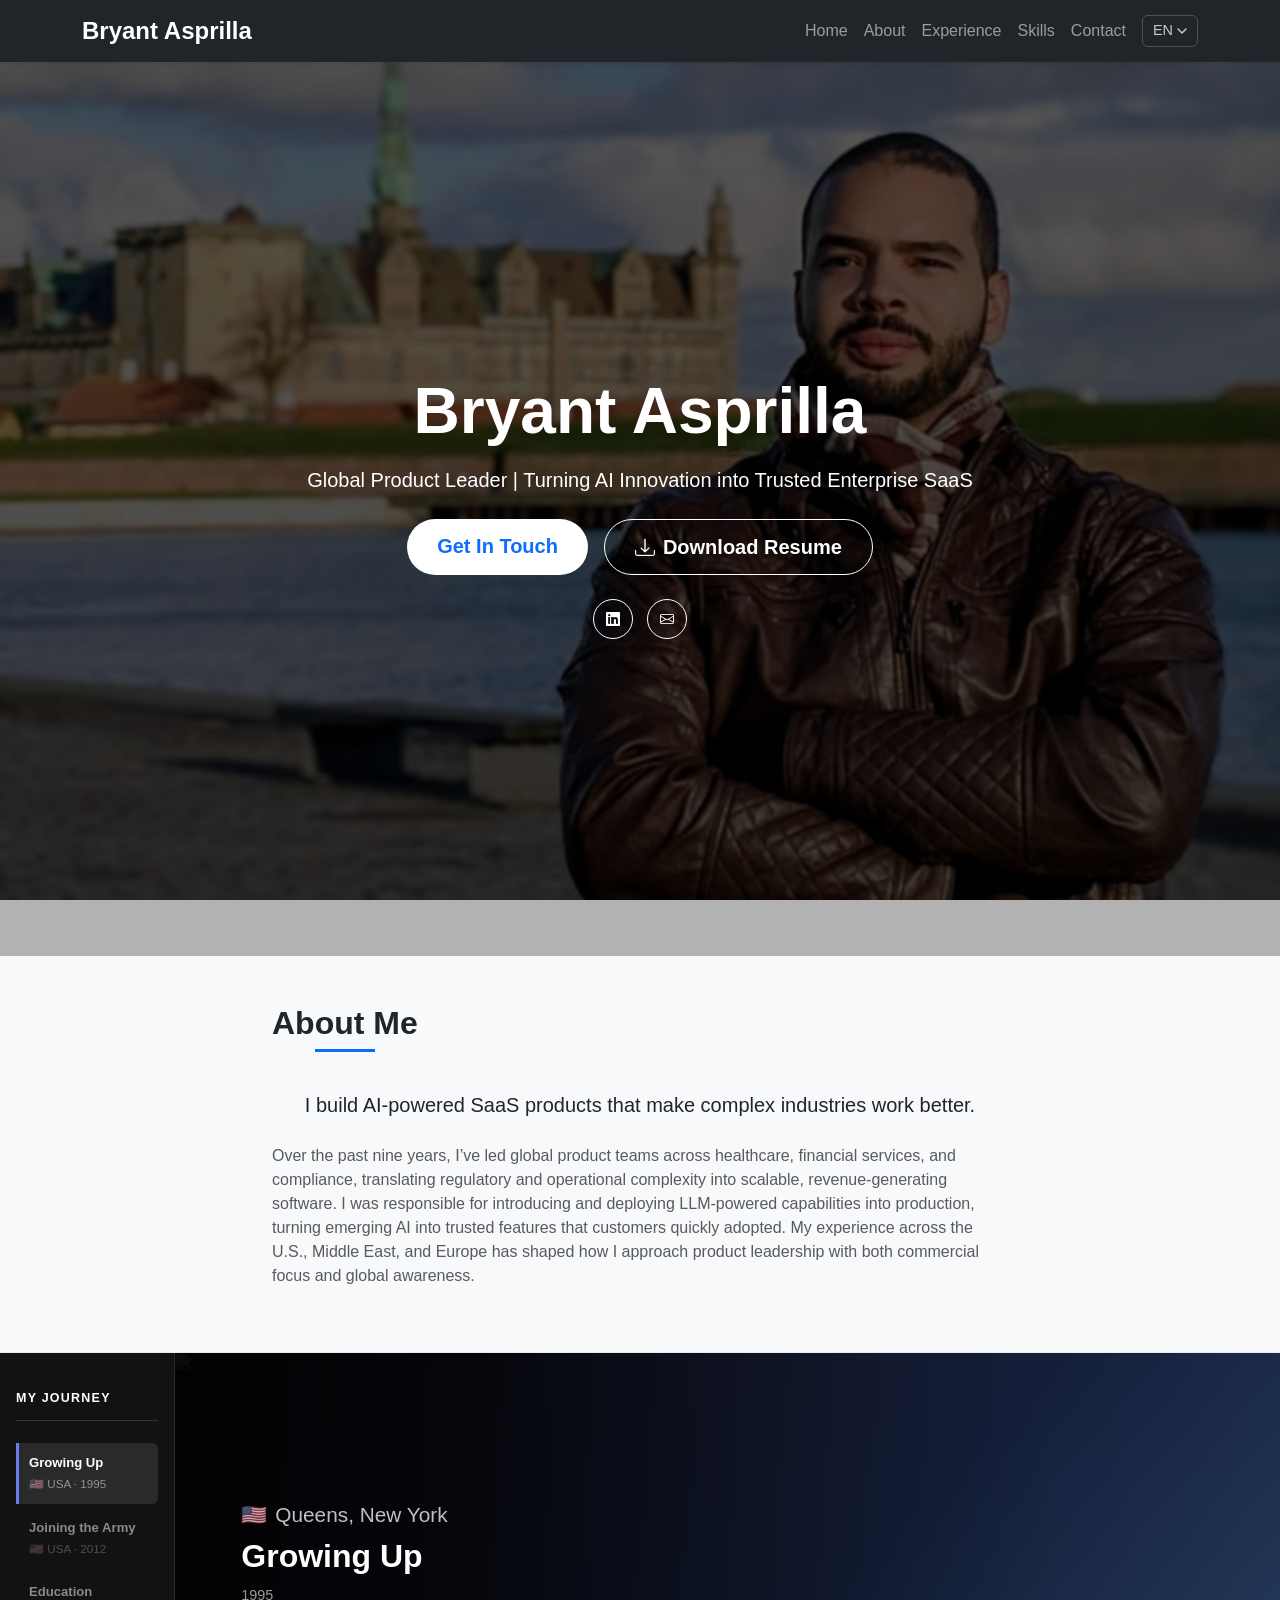
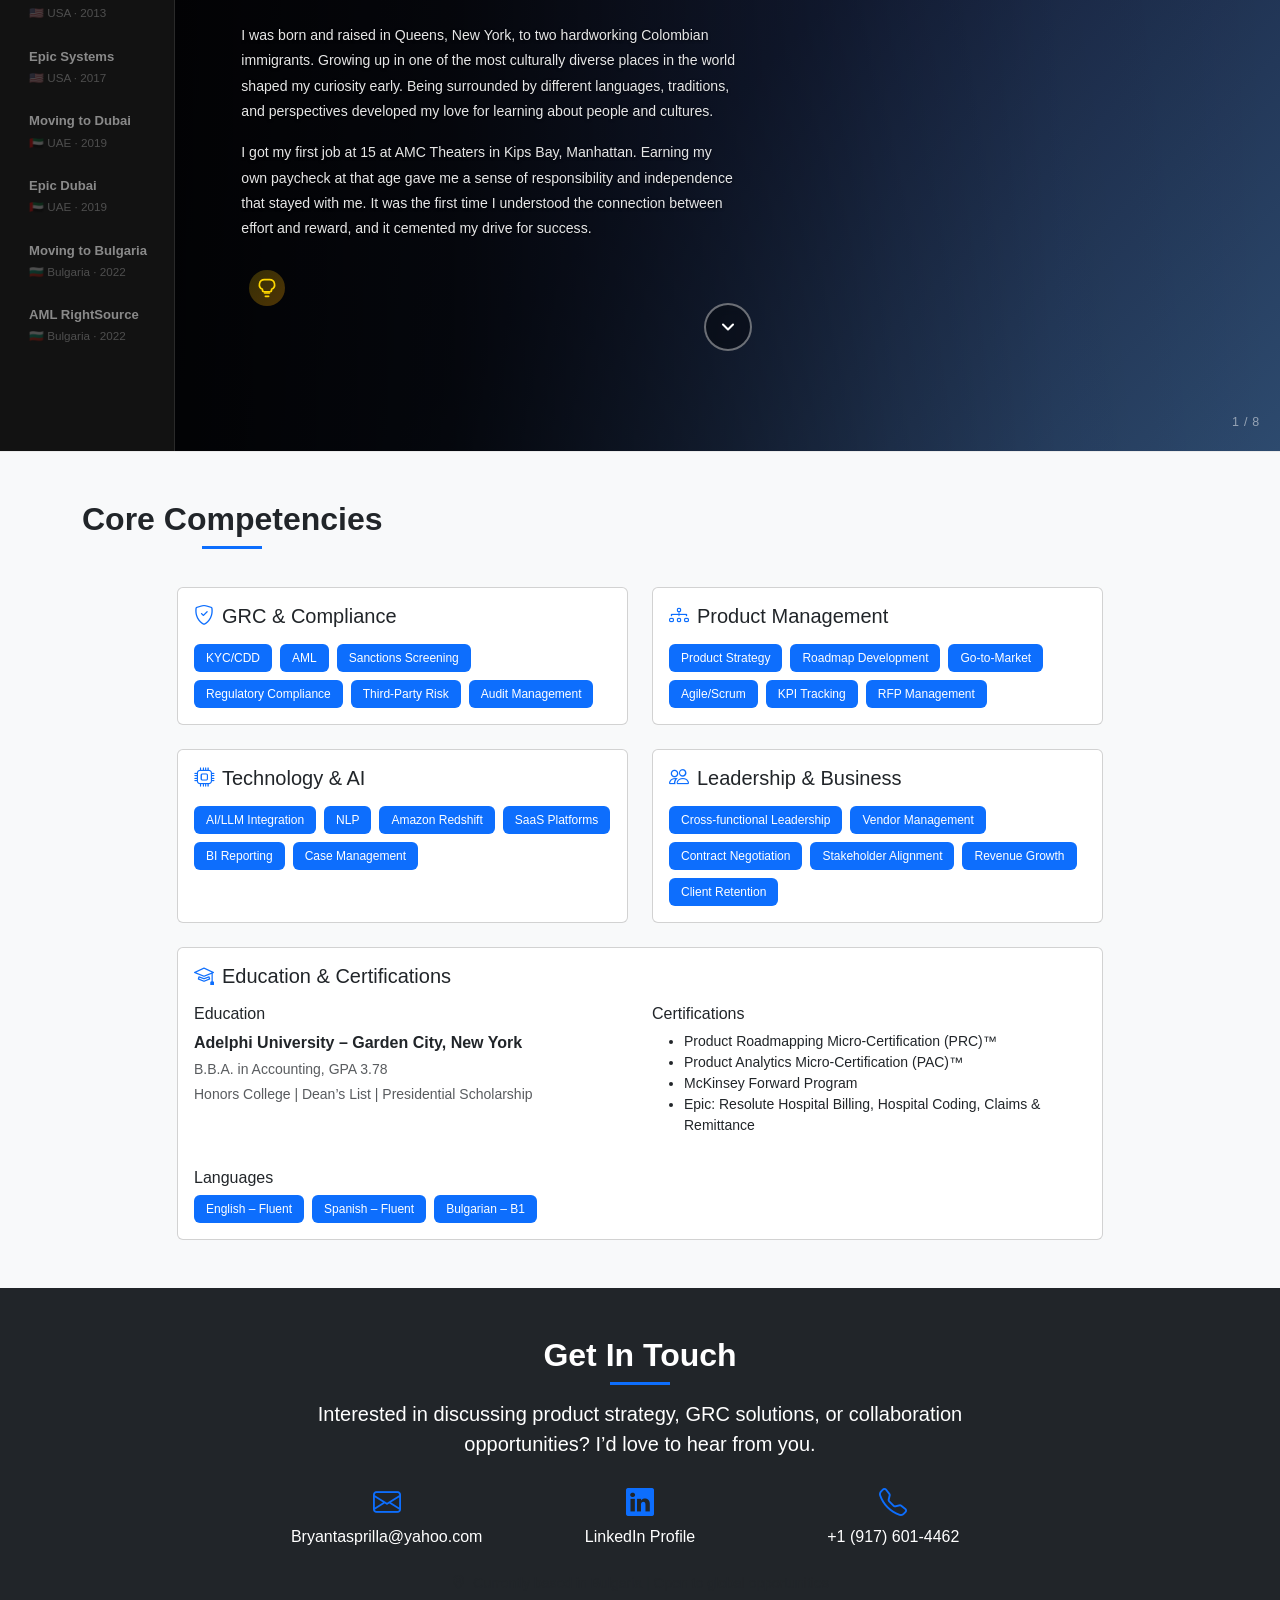
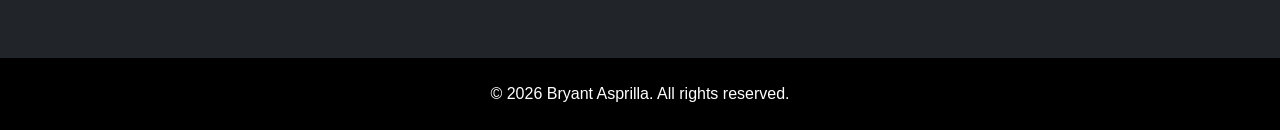
==== commit 0491e1f4: "Adding i18n and Spanish translation" ====
--- a/index.html
+++ b/index.html
@@ -94,12 +94,25 @@
                 <span class="navbar-toggler-icon"></span>
             </button>
             <div class="collapse navbar-collapse" id="navbarNav">
-                <ul class="navbar-nav ms-auto">
-                    <li class="nav-item"><a class="nav-link" href="#home">Home</a></li>
-                    <li class="nav-item"><a class="nav-link" href="#about">About</a></li>
-                    <li class="nav-item"><a class="nav-link" href="#experience">Experience</a></li>
-                    <li class="nav-item"><a class="nav-link" href="#skills">Skills</a></li>
-                    <li class="nav-item"><a class="nav-link" href="#contact">Contact</a></li>
+                <ul class="navbar-nav ms-auto align-items-lg-center">
+                    <li class="nav-item"><a class="nav-link" href="#home"       data-i18n="navHome">Home</a></li>
+                    <li class="nav-item"><a class="nav-link" href="#about"      data-i18n="navAbout">About</a></li>
+                    <li class="nav-item"><a class="nav-link" href="#experience" data-i18n="navExperience">Experience</a></li>
+                    <li class="nav-item"><a class="nav-link" href="#skills"     data-i18n="navSkills">Skills</a></li>
+                    <li class="nav-item"><a class="nav-link" href="#contact"    data-i18n="navContact">Contact</a></li>
+                    <!-- Language switcher -->
+                    <li class="nav-item dropdown ms-lg-2">
+                        <button class="btn nav-link lang-toggle px-2" data-bs-toggle="dropdown" aria-expanded="false">
+                            <span id="langCurrent">EN</span>
+                            <svg class="lang-chevron" width="10" height="6" viewBox="0 0 10 6" fill="none" xmlns="http://www.w3.org/2000/svg" aria-hidden="true">
+                                <path d="M1 1L5 5L9 1" stroke="currentColor" stroke-width="1.5" stroke-linecap="round" stroke-linejoin="round"/>
+                            </svg>
+                        </button>
+                        <ul class="dropdown-menu dropdown-menu-end lang-menu">
+                            <li><button class="dropdown-item lang-option active" data-lang="en">&#127482;&#127480; English</button></li>
+                            <li><button class="dropdown-item lang-option" data-lang="es">&#127466;&#127480; Espa&ntilde;ol</button></li>
+                        </ul>
+                    </li>
                 </ul>
             </div>
         </div>
@@ -112,11 +125,11 @@
                 <div class="col-lg-8 mx-auto text-center">
                     <img src="images/profile.jpg" alt="Bryant Asprilla" class="profile-img mb-4">
                     <h1 class="display-3 fw-bold mb-3">Bryant Asprilla</h1>
-                    <p class="lead mb-4">Global Product Leader | Turning AI Innovation into Trusted Enterprise SaaS</p>
+                    <p class="lead mb-4" data-i18n="heroSubtitle">Global Product Leader | Turning AI Innovation into Trusted Enterprise SaaS</p>
                     <div class="d-flex justify-content-center gap-3 mb-4">
-                        <a href="#contact" class="btn btn-primary btn-lg">Get In Touch</a>
+                        <a href="#contact" class="btn btn-primary btn-lg" data-i18n="heroGetInTouch">Get In Touch</a>
                         <a href="files/Asprilla_Bryant_Resume.pdf" class="btn btn-outline-secondary btn-lg" download>
-                            <i class="bi bi-download me-2"></i>Download Resume
+                            <i class="bi bi-download me-2"></i><span data-i18n="heroDownloadCV">Download Resume</span>
                         </a>
                     </div>
                     <div class="social-links">
@@ -133,9 +146,9 @@
         <div class="container">
             <div class="row">
                 <div class="col-lg-8 mx-auto">
-                    <h2 class="section-title text-center mb-5">About Me</h2>
-                    <p class="lead text-center mb-4">I build AI-powered SaaS products that make complex industries work better.</p>
-                    <p class="text-muted">Over the past nine years, I’ve led global product teams across healthcare, financial services, and compliance, translating regulatory and operational complexity into scalable, revenue-generating software. I was responsible for introducing and deploying LLM-powered capabilities into production, turning emerging AI into trusted features that customers quickly adopted. My experience across the U.S., Middle East, and Europe has shaped how I approach product leadership with both commercial focus and global awareness.</p>
+                    <h2 class="section-title text-center mb-5" data-i18n="aboutTitle">About Me</h2>
+                    <p class="lead text-center mb-4" data-i18n="aboutLead">I build AI-powered SaaS products that make complex industries work better.</p>
+                    <p class="text-muted" data-i18n="aboutBody">Over the past nine years, I&rsquo;ve led global product teams across healthcare, financial services, and compliance, translating regulatory and operational complexity into scalable, revenue-generating software. I was responsible for introducing and deploying LLM-powered capabilities into production, turning emerging AI into trusted features that customers quickly adopted. My experience across the U.S., Middle East, and Europe has shaped how I approach product leadership with both commercial focus and global awareness.</p>
                 </div>
             </div>
         </div>
@@ -146,38 +159,38 @@
 
         <!-- Left sidebar nav -->
         <nav class="tl-sidebar" id="tlSidebar">
-            <div class="tl-sidebar-heading">My Journey</div>
+            <div class="tl-sidebar-heading" data-i18n="sidebarHeading">My Journey</div>
             <div class="tl-nav-item active" data-index="0">
-                <div class="tl-nav-title">Growing Up</div>
-                <div class="tl-nav-meta">&#127482;&#127480; USA &middot; 1995</div>
+                <div class="tl-nav-title" data-i18n="nav0Title">Growing Up</div>
+                <div class="tl-nav-meta"  data-i18n="nav0Meta">&#127482;&#127480; USA &middot; 1995</div>
             </div>
             <div class="tl-nav-item" data-index="1">
-                <div class="tl-nav-title">Joining the Army</div>
-                <div class="tl-nav-meta">&#127482;&#127480; USA &middot; 2012</div>
+                <div class="tl-nav-title" data-i18n="nav1Title">Joining the Army</div>
+                <div class="tl-nav-meta"  data-i18n="nav1Meta">&#127482;&#127480; USA &middot; 2012</div>
             </div>
             <div class="tl-nav-item" data-index="2">
-                <div class="tl-nav-title">Education</div>
-                <div class="tl-nav-meta">&#127482;&#127480; USA &middot; 2013</div>
+                <div class="tl-nav-title" data-i18n="nav2Title">Education</div>
+                <div class="tl-nav-meta"  data-i18n="nav2Meta">&#127482;&#127480; USA &middot; 2013</div>
             </div>
             <div class="tl-nav-item" data-index="3">
-                <div class="tl-nav-title">Epic Systems</div>
-                <div class="tl-nav-meta">&#127482;&#127480; USA &middot; 2017</div>
+                <div class="tl-nav-title" data-i18n="nav3Title">Epic Systems</div>
+                <div class="tl-nav-meta"  data-i18n="nav3Meta">&#127482;&#127480; USA &middot; 2017</div>
             </div>
             <div class="tl-nav-item" data-index="4">
-                <div class="tl-nav-title">Moving to Dubai</div>
-                <div class="tl-nav-meta">&#127462;&#127466; UAE &middot; 2019</div>
+                <div class="tl-nav-title" data-i18n="nav4Title">Moving to Dubai</div>
+                <div class="tl-nav-meta"  data-i18n="nav4Meta">&#127462;&#127466; UAE &middot; 2019</div>
             </div>
             <div class="tl-nav-item" data-index="5">
-                <div class="tl-nav-title">Epic Dubai</div>
-                <div class="tl-nav-meta">&#127462;&#127466; UAE &middot; 2019</div>
+                <div class="tl-nav-title" data-i18n="nav5Title">Epic Dubai</div>
+                <div class="tl-nav-meta"  data-i18n="nav5Meta">&#127462;&#127466; UAE &middot; 2019</div>
             </div>
             <div class="tl-nav-item" data-index="6">
-                <div class="tl-nav-title">Moving to Bulgaria</div>
-                <div class="tl-nav-meta">&#127463;&#127468; Bulgaria &middot; 2022</div>
+                <div class="tl-nav-title" data-i18n="nav6Title">Moving to Bulgaria</div>
+                <div class="tl-nav-meta"  data-i18n="nav6Meta">&#127463;&#127468; Bulgaria &middot; 2022</div>
             </div>
             <div class="tl-nav-item" data-index="7">
-                <div class="tl-nav-title">AML RightSource</div>
-                <div class="tl-nav-meta">&#127463;&#127468; Bulgaria &middot; 2022</div>
+                <div class="tl-nav-title" data-i18n="nav7Title">AML RightSource</div>
+                <div class="tl-nav-meta"  data-i18n="nav7Meta">&#127463;&#127468; Bulgaria &middot; 2022</div>
             </div>
         </nav>
 
@@ -190,12 +203,12 @@
                     <div class="tl-overlay"></div>
                 </div>
                 <div class="tl-content">
-                    <div class="tl-location"><span>&#127482;&#127480;</span> Queens, New York</div>
-                    <h2 class="tl-title">Growing Up</h2>
-                    <div class="tl-date">1995</div>
-                    <p class="tl-text">I was born and raised in Queens, New York, to two hardworking Colombian immigrants. Growing up in one of the most culturally diverse places in the world shaped my curiosity early. Being surrounded by different languages, traditions, and perspectives developed my love for learning about people and cultures.</p>
-                    <p class="tl-text">I got my first job at 15 at AMC Theaters in Kips Bay, Manhattan. Earning my own paycheck at that age gave me a sense of responsibility and independence that stayed with me. It was the first time I understood the connection between effort and reward, and it cemented my drive for success.</p>
-                    <button class="tl-fun-trigger" aria-label="Reveal fun fact">
+                    <div class="tl-location"><span>&#127482;&#127480;</span> <span data-i18n="p0Location">Queens, New York</span></div>
+                    <h2 class="tl-title" data-i18n="p0Title">Growing Up</h2>
+                    <div class="tl-date" data-i18n="p0Date">1995</div>
+                    <p class="tl-text" data-i18n="p0Body1">I was born and raised in Queens, New York, to two hardworking Colombian immigrants. Growing up in one of the most culturally diverse places in the world shaped my curiosity early. Being surrounded by different languages, traditions, and perspectives developed my love for learning about people and cultures.</p>
+                    <p class="tl-text" data-i18n="p0Body2">I got my first job at 15 at AMC Theaters in Kips Bay, Manhattan. Earning my own paycheck at that age gave me a sense of responsibility and independence that stayed with me. It was the first time I understood the connection between effort and reward, and it cemented my drive for success.</p>
+                    <button class="tl-fun-trigger" data-i18n-aria="funFactAriaReveal" aria-label="Reveal fun fact">
                         <svg viewBox="0 0 24 24" fill="none" stroke="currentColor" stroke-width="2" stroke-linecap="round" stroke-linejoin="round">
                             <path d="M9 18h6"></path>
                             <path d="M10 22h4"></path>
@@ -203,24 +216,24 @@
                         </svg>
                     </button>
                     <div class="tl-fun-fact">
-                        <p class="tl-text"><strong>Fun Fact:</strong> I once sold concessions to Bruno Mars. He tried to pay with a $100 bill for $9 worth of popcorn, and I had to turn him down. Policy is policy.</p>
+                        <p class="tl-text" data-i18n-html="p0FunFact"><strong>Fun Fact:</strong> I once sold concessions to Bruno Mars. He tried to pay with a $100 bill for $9 worth of popcorn, and I had to turn him down. Policy is policy.</p>
                     </div>
                 </div>
             </div>
 
             <div class="tl-panel" data-index="1">
                 <div class="tl-bg">
+                    <canvas class="tl-particles"></canvas>
                     <img src="images/BryantArmy.jpg" alt="US Army" loading="lazy">
                     <div class="tl-overlay"></div>
-                    <canvas class="tl-particles"></canvas>
                 </div>
                 <div class="tl-content">
-                    <div class="tl-location"><span>&#127482;&#127480;</span> United States</div>
-                    <h2 class="tl-title">Joining the Army</h2>
-                    <div class="tl-date">2012</div>
-                    <p class="tl-text">When I turned 17, I enlisted in the United States Army Reserves before starting university. I trained as a Chemical, Biological, Radiological, and Nuclear Specialist (74D), graduating as the Distinguished Honor Graduate of my class and earning my first medal in the process.</p>
-                    <p class="tl-text">The Army taught me discipline, resilience, and how to lead under pressure. It forced me to make decisions with incomplete information and stay calm when the stakes were high. Those lessons have shaped how I lead teams and navigate complexity in my professional life.</p>
-                    <button class="tl-fun-trigger" aria-label="Reveal fun fact">
+                    <div class="tl-location"><span>&#127482;&#127480;</span> <span data-i18n="p1Location">United States</span></div>
+                    <h2 class="tl-title" data-i18n="p1Title">Joining the Army</h2>
+                    <div class="tl-date" data-i18n="p1Date">2012</div>
+                    <p class="tl-text" data-i18n="p1Body1">When I turned 17, I enlisted in the United States Army Reserves before starting university. I trained as a Chemical, Biological, Radiological, and Nuclear Specialist (74D), graduating as the Distinguished Honor Graduate of my class and earning my first medal in the process.</p>
+                    <p class="tl-text" data-i18n="p1Body2">The Army taught me discipline, resilience, and how to lead under pressure. It forced me to make decisions with incomplete information and stay calm when the stakes were high. Those lessons have shaped how I lead teams and navigate complexity in my professional life.</p>
+                    <button class="tl-fun-trigger" data-i18n-aria="funFactAriaReveal" aria-label="Reveal fun fact">
                         <svg viewBox="0 0 24 24" fill="none" stroke="currentColor" stroke-width="2" stroke-linecap="round" stroke-linejoin="round">
                             <path d="M9 18h6"></path>
                             <path d="M10 22h4"></path>
@@ -228,24 +241,24 @@
                         </svg>
                     </button>
                     <div class="tl-fun-fact">
-                        <p class="tl-text"><strong>Fun Fact:</strong> Our capstone project involved testing and decontaminating real Sarin nerve agent. It was a powerful reminder that confidence comes from preparation.</p>
+                        <p class="tl-text" data-i18n-html="p1FunFact"><strong>Fun Fact:</strong> Our capstone project involved testing and decontaminating real Sarin nerve agent. It was a powerful reminder that confidence comes from preparation.</p>
                     </div>
                 </div>
             </div>
 
             <div class="tl-panel" data-index="2">
                 <div class="tl-bg">
+                    <canvas class="tl-particles"></canvas>
                     <img src="images/Adelphi.jpg" alt="Adelphi University" loading="lazy">
                     <div class="tl-overlay"></div>
-                    <canvas class="tl-particles"></canvas>
                 </div>
                 <div class="tl-content">
-                    <div class="tl-location"><span>&#127482;&#127480;</span> Long Island, New York</div>
-                    <h2 class="tl-title">Education</h2>
-                    <div class="tl-date">2013</div>
-                    <p class="tl-text">I studied at Adelphi University in Long Island, graduating Magna Cum Laude from the Honors College with a BBA in Accounting. While I did not pursue accounting in the traditional sense, the financial rigor and analytical discipline shaped how I approach product strategy and business decisions today.</p>
-                    <p class="tl-text">Serving as President of the International Student Society deepened my appreciation for working across cultures and perspectives. It reinforced something I already felt growing up in Queens: diversity of thought makes everything better.</p>
-                    <button class="tl-fun-trigger" aria-label="Reveal fun fact">
+                    <div class="tl-location"><span>&#127482;&#127480;</span> <span data-i18n="p2Location">Long Island, New York</span></div>
+                    <h2 class="tl-title" data-i18n="p2Title">Education</h2>
+                    <div class="tl-date" data-i18n="p2Date">2013</div>
+                    <p class="tl-text" data-i18n="p2Body1">I studied at Adelphi University in Long Island, graduating Magna Cum Laude from the Honors College with a BBA in Accounting. While I did not pursue accounting in the traditional sense, the financial rigor and analytical discipline shaped how I approach product strategy and business decisions today.</p>
+                    <p class="tl-text" data-i18n="p2Body2">Serving as President of the International Student Society deepened my appreciation for working across cultures and perspectives. It reinforced something I already felt growing up in Queens: diversity of thought makes everything better.</p>
+                    <button class="tl-fun-trigger" data-i18n-aria="funFactAriaReveal" aria-label="Reveal fun fact">
                         <svg viewBox="0 0 24 24" fill="none" stroke="currentColor" stroke-width="2" stroke-linecap="round" stroke-linejoin="round">
                             <path d="M9 18h6"></path>
                             <path d="M10 22h4"></path>
@@ -253,7 +266,7 @@
                         </svg>
                     </button>
                     <div class="tl-fun-fact">
-                        <p class="tl-text"><strong>Fun Fact:</strong> This is where I met my wife. Also, Flavor Flav is an alumnus, which still surprises people.</p>
+                        <p class="tl-text" data-i18n-html="p2FunFact"><strong>Fun Fact:</strong> This is where I met my wife. Also, Flavor Flav is an alumnus, which still surprises people.</p>
                     </div>
                 </div>
             </div>
@@ -264,12 +277,12 @@
                     <div class="tl-overlay"></div>
                 </div>
                 <div class="tl-content">
-                    <div class="tl-location"><span>&#127482;&#127480;</span> Verona, Wisconsin</div>
-                    <h2 class="tl-title">Epic Systems</h2>
-                    <div class="tl-date">2017</div>
-                    <p class="tl-text">My first role after university was at Epic Systems in Wisconsin, the largest healthcare software provider in the United States. Surrounded by some of the brightest and most ambitious minds I had ever worked with, I learned how to think systematically, solve complex operational problems, and build software that supports mission-critical workflows.</p>
-                    <p class="tl-text">Epic gave me my foundation in product thinking, stakeholder management, and high-stakes execution. I worked directly with hospital leadership and IT teams to solve financial and operational challenges across billing and revenue cycle systems.</p>
-                    <button class="tl-fun-trigger" aria-label="Reveal fun fact">
+                    <div class="tl-location"><span>&#127482;&#127480;</span> <span data-i18n="p3Location">Verona, Wisconsin</span></div>
+                    <h2 class="tl-title" data-i18n="p3Title">Epic Systems</h2>
+                    <div class="tl-date" data-i18n="p3Date">2017</div>
+                    <p class="tl-text" data-i18n="p3Body1">My first role after university was at Epic Systems in Wisconsin, the largest healthcare software provider in the United States. Surrounded by some of the brightest and most ambitious minds I had ever worked with, I learned how to think systematically, solve complex operational problems, and build software that supports mission-critical workflows.</p>
+                    <p class="tl-text" data-i18n="p3Body2">Epic gave me my foundation in product thinking, stakeholder management, and high-stakes execution. I worked directly with hospital leadership and IT teams to solve financial and operational challenges across billing and revenue cycle systems.</p>
+                    <button class="tl-fun-trigger" data-i18n-aria="funFactAriaReveal" aria-label="Reveal fun fact">
                         <svg viewBox="0 0 24 24" fill="none" stroke="currentColor" stroke-width="2" stroke-linecap="round" stroke-linejoin="round">
                             <path d="M9 18h6"></path>
                             <path d="M10 22h4"></path>
@@ -277,7 +290,7 @@
                         </svg>
                     </button>
                     <div class="tl-fun-fact">
-                        <p class="tl-text"><strong>Fun Fact:</strong> While living in Madison, I took my wife to see Metallica. James Hetfield threw his guitar pick into the crowd and I caught it. I still have it.</p>
+                        <p class="tl-text" data-i18n-html="p3FunFact"><strong>Fun Fact:</strong> While living in Madison, I took my wife to see Metallica. James Hetfield threw his guitar pick into the crowd and I caught it. I still have it.</p>
                     </div>
                 </div>
             </div>
@@ -288,12 +301,12 @@
                     <div class="tl-overlay"></div>
                 </div>
                 <div class="tl-content">
-                    <div class="tl-location"><span>&#127462;&#127466;</span> Dubai, UAE</div>
-                    <h2 class="tl-title">Moving to Dubai</h2>
-                    <div class="tl-date">2019</div>
-                    <p class="tl-text">In recognition of my leadership and technical performance, I was asked to relocate to Dubai to lead and grow Epic&rsquo;s billing presence across the Middle East. What began as an opportunity quickly became a responsibility to expand our footprint in the region, strengthen client relationships, and ensure the unique regulatory and operational needs of Middle Eastern healthcare systems were reflected in our product strategy.</p>
-                    <p class="tl-text">This was my first time living outside the United States, and it reshaped how I think about leadership. I was not just implementing software. I was building trust across cultures, navigating complex insurance systems, and advocating for regional requirements with US-based development teams. From celebrating Diwali with neighbors to hosting Iftar dinners with coworkers, I made it a point to immerse myself fully. Understanding culture deeply made me a stronger leader and a more thoughtful problem solver.</p>
-                    <button class="tl-fun-trigger" aria-label="Reveal fun fact">
+                    <div class="tl-location"><span>&#127462;&#127466;</span> <span data-i18n="p4Location">Dubai, UAE</span></div>
+                    <h2 class="tl-title" data-i18n="p4Title">Moving to Dubai</h2>
+                    <div class="tl-date" data-i18n="p4Date">2019</div>
+                    <p class="tl-text" data-i18n="p4Body1">In recognition of my leadership and technical performance, I was asked to relocate to Dubai to lead and grow Epic&rsquo;s billing presence across the Middle East. What began as an opportunity quickly became a responsibility to expand our footprint in the region, strengthen client relationships, and ensure the unique regulatory and operational needs of Middle Eastern healthcare systems were reflected in our product strategy.</p>
+                    <p class="tl-text" data-i18n="p4Body2">This was my first time living outside the United States, and it reshaped how I think about leadership. I was not just implementing software. I was building trust across cultures, navigating complex insurance systems, and advocating for regional requirements with US-based development teams. From celebrating Diwali with neighbors to hosting Iftar dinners with coworkers, I made it a point to immerse myself fully. Understanding culture deeply made me a stronger leader and a more thoughtful problem solver.</p>
+                    <button class="tl-fun-trigger" data-i18n-aria="funFactAriaReveal" aria-label="Reveal fun fact">
                         <svg viewBox="0 0 24 24" fill="none" stroke="currentColor" stroke-width="2" stroke-linecap="round" stroke-linejoin="round">
                             <path d="M9 18h6"></path>
                             <path d="M10 22h4"></path>
@@ -301,24 +314,24 @@
                         </svg>
                     </button>
                     <div class="tl-fun-fact">
-                        <p class="tl-text"><strong>Fun Fact:</strong> I discovered I&rsquo;m allergic to camels. Irony at its finest.</p>
+                        <p class="tl-text" data-i18n-html="p4FunFact"><strong>Fun Fact:</strong> I discovered I&rsquo;m allergic to camels. Irony at its finest.</p>
                     </div>
                 </div>
             </div>
 
             <div class="tl-panel" data-index="5">
                 <div class="tl-bg">
+                    <canvas class="tl-particles"></canvas>
                     <img src="images/BryantDubai.jpg" alt="Dubai healthcare" loading="lazy">
                     <div class="tl-overlay"></div>
-                    <canvas class="tl-particles"></canvas>
                 </div>
                 <div class="tl-content">
-                    <div class="tl-location"><span>&#127462;&#127466;</span> Dubai, UAE</div>
-                    <h2 class="tl-title">Epic Dubai</h2>
-                    <div class="tl-date">2019</div>
-                    <p class="tl-text">Leading billing initiatives across the Middle East was the first true test of my professional maturity. Working with healthcare systems across multiple countries required me to operate with both technical depth and cultural awareness. I translated ambiguous insurance regulations, aligned stakeholders across time zones, and designed solutions that worked in real hospital environments.</p>
-                    <p class="tl-text">My proudest achievement was identifying a way to resolve a client&rsquo;s largest and most persistent set of insurance denials without requiring new development. By leveraging existing tools creatively and rethinking the workflow, we unlocked 2.1 million dirhams in additional revenue. That moment reinforced something that has stayed with me: the best solutions are not always new features, but new ways of understanding the system.</p>
-                    <button class="tl-fun-trigger" aria-label="Reveal fun fact">
+                    <div class="tl-location"><span>&#127462;&#127466;</span> <span data-i18n="p5Location">Dubai, UAE</span></div>
+                    <h2 class="tl-title" data-i18n="p5Title">Epic Dubai</h2>
+                    <div class="tl-date" data-i18n="p5Date">2019</div>
+                    <p class="tl-text" data-i18n="p5Body1">Leading billing initiatives across the Middle East was the first true test of my professional maturity. Working with healthcare systems across multiple countries required me to operate with both technical depth and cultural awareness. I translated ambiguous insurance regulations, aligned stakeholders across time zones, and designed solutions that worked in real hospital environments.</p>
+                    <p class="tl-text" data-i18n="p5Body2">My proudest achievement was identifying a way to resolve a client&rsquo;s largest and most persistent set of insurance denials without requiring new development. By leveraging existing tools creatively and rethinking the workflow, we unlocked 2.1 million dirhams in additional revenue. That moment reinforced something that has stayed with me: the best solutions are not always new features, but new ways of understanding the system.</p>
+                    <button class="tl-fun-trigger" data-i18n-aria="funFactAriaReveal" aria-label="Reveal fun fact">
                         <svg viewBox="0 0 24 24" fill="none" stroke="currentColor" stroke-width="2" stroke-linecap="round" stroke-linejoin="round">
                             <path d="M9 18h6"></path>
                             <path d="M10 22h4"></path>
@@ -326,24 +339,24 @@
                         </svg>
                     </button>
                     <div class="tl-fun-fact">
-                        <p class="tl-text"><strong>Fun Fact:</strong> My daughter was born in Dubai in 2020, just two weeks before the COVID shutdown. Being able to stay home with her during those early months was an unexpected blessing.</p>
+                        <p class="tl-text" data-i18n-html="p5FunFact"><strong>Fun Fact:</strong> My daughter was born in Dubai in 2020, just two weeks before the COVID shutdown. Being able to stay home with her during those early months was an unexpected blessing.</p>
                     </div>
                 </div>
             </div>
 
             <div class="tl-panel" data-index="6">
                 <div class="tl-bg">
+                    <canvas class="tl-particles"></canvas>
                     <img src="images/BryantBulgaria.jpg" alt="Bulgaria coast" loading="lazy">
                     <div class="tl-overlay"></div>
-                    <canvas class="tl-particles"></canvas>
                 </div>
                 <div class="tl-content">
-                    <div class="tl-location"><span>&#127463;&#127468;</span> Varna, Bulgaria</div>
-                    <h2 class="tl-title">Moving to Bulgaria</h2>
-                    <div class="tl-date">2022</div>
-                    <p class="tl-text">In 2022, my family and I moved to the northern coast of Bulgaria and settled in my wife&rsquo;s hometown. Watching my daughter grow up close to extended family is a daily reminder of why I work hard.</p>
-                    <p class="tl-text">Immersing myself in a new language and culture without defaulting to English stretched me in new ways. It reinforced something I have learned repeatedly throughout my life: growth happens when you are willing to be uncomfortable.</p>
-                    <button class="tl-fun-trigger" aria-label="Reveal fun fact">
+                    <div class="tl-location"><span>&#127463;&#127468;</span> <span data-i18n="p6Location">Varna, Bulgaria</span></div>
+                    <h2 class="tl-title" data-i18n="p6Title">Moving to Bulgaria</h2>
+                    <div class="tl-date" data-i18n="p6Date">2022</div>
+                    <p class="tl-text" data-i18n="p6Body1">In 2022, my family and I moved to the northern coast of Bulgaria and settled in my wife&rsquo;s hometown. Watching my daughter grow up close to extended family is a daily reminder of why I work hard.</p>
+                    <p class="tl-text" data-i18n="p6Body2">Immersing myself in a new language and culture without defaulting to English stretched me in new ways. It reinforced something I have learned repeatedly throughout my life: growth happens when you are willing to be uncomfortable.</p>
+                    <button class="tl-fun-trigger" data-i18n-aria="funFactAriaReveal" aria-label="Reveal fun fact">
                         <svg viewBox="0 0 24 24" fill="none" stroke="currentColor" stroke-width="2" stroke-linecap="round" stroke-linejoin="round">
                             <path d="M9 18h6"></path>
                             <path d="M10 22h4"></path>
@@ -351,7 +364,7 @@
                         </svg>
                     </button>
                     <div class="tl-fun-fact">
-                        <p class="tl-text"><strong>Fun Fact:</strong> My wife and I got married in Bulgaria in 2017, less than 30 minutes from where we live now. We did not know then that life would bring us back.</p>
+                        <p class="tl-text" data-i18n-html="p6FunFact"><strong>Fun Fact:</strong> My wife and I got married in Bulgaria in 2017, less than 30 minutes from where we live now. We did not know then that life would bring us back.</p>
                     </div>
                 </div>
             </div>
@@ -362,13 +375,13 @@
                     <div class="tl-overlay"></div>
                 </div>
                 <div class="tl-content">
-                    <div class="tl-location"><span>&#127463;&#127468;</span> Varna, Bulgaria</div>
-                    <h2 class="tl-title">AML RightSource</h2>
-                    <div class="tl-date">2022 &ndash; Present</div>
-                    <p class="tl-text">Bulgaria brought me into the world of compliance and risk, industries where mistakes carry real consequences. At <a href="https://www.amlrightsource.com" target="_blank" rel="noopener">AML RightSource</a>, I did not just experiment with AI. I was the first person in the organization to put LLM-powered capabilities into production for our customers.</p>
-                    <p class="tl-text">At a time when many institutions were skeptical of AI, I championed its responsible implementation and shaped how it would integrate into real investigative workflows. I worked closely with engineering to embed LLMs into core products such as media monitoring and case management, focusing on explainability, measurable efficiency gains, and user trust. Within six months, these capabilities achieved universal adoption across our existing customer base.</p>
-                    <p class="tl-text">Beyond AI, I led the organization&rsquo;s first strategic product roadmap and managed a portfolio responsible for $6M in ARR. Over time, I rose to Director of Product, overseeing four products and partnering closely with sales, procurement, customer success, and marketing. This chapter reinforced a principle I strongly believe in: innovation only matters if customers trust it, adopt it, and see tangible business impact.</p>
-                    <button class="tl-fun-trigger" aria-label="Reveal fun fact">
+                    <div class="tl-location"><span>&#127463;&#127468;</span> <span data-i18n="p7Location">Varna, Bulgaria</span></div>
+                    <h2 class="tl-title" data-i18n="p7Title">AML RightSource</h2>
+                    <div class="tl-date" data-i18n="p7Date">2022 &ndash; Present</div>
+                    <p class="tl-text" data-i18n-html="p7Body1">Bulgaria brought me into the world of compliance and risk, industries where mistakes carry real consequences. At <a href="https://www.amlrightsource.com" target="_blank" rel="noopener">AML RightSource</a>, I did not just experiment with AI. I was the first person in the organization to put LLM-powered capabilities into production for our customers.</p>
+                    <p class="tl-text" data-i18n="p7Body2">At a time when many institutions were skeptical of AI, I championed its responsible implementation and shaped how it would integrate into real investigative workflows. I worked closely with engineering to embed LLMs into core products such as media monitoring and case management, focusing on explainability, measurable efficiency gains, and user trust. Within six months, these capabilities achieved universal adoption across our existing customer base.</p>
+                    <p class="tl-text" data-i18n="p7Body3">Beyond AI, I led the organization&rsquo;s first strategic product roadmap and managed a portfolio responsible for $6M in ARR. Over time, I rose to Director of Product, overseeing four products and partnering closely with sales, procurement, customer success, and marketing. This chapter reinforced a principle I strongly believe in: innovation only matters if customers trust it, adopt it, and see tangible business impact.</p>
+                    <button class="tl-fun-trigger" data-i18n-aria="funFactAriaReveal" aria-label="Reveal fun fact">
                         <svg viewBox="0 0 24 24" fill="none" stroke="currentColor" stroke-width="2" stroke-linecap="round" stroke-linejoin="round">
                             <path d="M9 18h6"></path>
                             <path d="M10 22h4"></path>
@@ -376,7 +389,7 @@
                         </svg>
                     </button>
                     <div class="tl-fun-fact">
-                        <p class="tl-text"><strong>Fun Fact:</strong> During this time, I also built a house from the ground up. It&rsquo;s one of the most personal and challenging projects I&rsquo;ve faced.</p>
+                        <p class="tl-text" data-i18n-html="p7FunFact"><strong>Fun Fact:</strong> During this time, I also built a house from the ground up. It&rsquo;s one of the most personal and challenging projects I&rsquo;ve faced.</p>
                     </div>
                 </div>
             </div>
@@ -399,57 +412,57 @@
     <!-- SKILLS -->
     <section id="skills" class="py-5 bg-light">
         <div class="container">
-            <h2 class="section-title text-center mb-5">Core Competencies</h2>
+            <h2 class="section-title text-center mb-5" data-i18n="skillsTitle">Core Competencies</h2>
             <div class="row"><div class="col-lg-10 mx-auto"><div class="row g-4">
                 <div class="col-md-6"><div class="card h-100"><div class="card-body">
-                    <h5 class="card-title mb-3"><i class="bi bi-shield-check text-primary me-2"></i>GRC &amp; Compliance</h5>
+                    <h5 class="card-title mb-3"><i class="bi bi-shield-check text-primary me-2"></i><span data-i18n="skillCard1Title">GRC &amp; Compliance</span></h5>
                     <div class="d-flex flex-wrap gap-2">
                         <span class="badge bg-primary">KYC/CDD</span><span class="badge bg-primary">AML</span><span class="badge bg-primary">Sanctions Screening</span><span class="badge bg-primary">Regulatory Compliance</span><span class="badge bg-primary">Third-Party Risk</span><span class="badge bg-primary">Audit Management</span>
                     </div>
                 </div></div></div>
                 <div class="col-md-6"><div class="card h-100"><div class="card-body">
-                    <h5 class="card-title mb-3"><i class="bi bi-diagram-3 text-primary me-2"></i>Product Management</h5>
+                    <h5 class="card-title mb-3"><i class="bi bi-diagram-3 text-primary me-2"></i><span data-i18n="skillCard2Title">Product Management</span></h5>
                     <div class="d-flex flex-wrap gap-2">
                         <span class="badge bg-primary">Product Strategy</span><span class="badge bg-primary">Roadmap Development</span><span class="badge bg-primary">Go-to-Market</span><span class="badge bg-primary">Agile/Scrum</span><span class="badge bg-primary">KPI Tracking</span><span class="badge bg-primary">RFP Management</span>
                     </div>
                 </div></div></div>
                 <div class="col-md-6"><div class="card h-100"><div class="card-body">
-                    <h5 class="card-title mb-3"><i class="bi bi-cpu text-primary me-2"></i>Technology &amp; AI</h5>
+                    <h5 class="card-title mb-3"><i class="bi bi-cpu text-primary me-2"></i><span data-i18n="skillCard3Title">Technology &amp; AI</span></h5>
                     <div class="d-flex flex-wrap gap-2">
                         <span class="badge bg-primary">AI/LLM Integration</span><span class="badge bg-primary">NLP</span><span class="badge bg-primary">Amazon Redshift</span><span class="badge bg-primary">SaaS Platforms</span><span class="badge bg-primary">BI Reporting</span><span class="badge bg-primary">Case Management</span>
                     </div>
                 </div></div></div>
                 <div class="col-md-6"><div class="card h-100"><div class="card-body">
-                    <h5 class="card-title mb-3"><i class="bi bi-people text-primary me-2"></i>Leadership &amp; Business</h5>
+                    <h5 class="card-title mb-3"><i class="bi bi-people text-primary me-2"></i><span data-i18n="skillCard4Title">Leadership &amp; Business</span></h5>
                     <div class="d-flex flex-wrap gap-2">
                         <span class="badge bg-primary">Cross-functional Leadership</span><span class="badge bg-primary">Vendor Management</span><span class="badge bg-primary">Contract Negotiation</span><span class="badge bg-primary">Stakeholder Alignment</span><span class="badge bg-primary">Revenue Growth</span><span class="badge bg-primary">Client Retention</span>
                     </div>
                 </div></div></div>
                 <div class="col-12"><div class="card"><div class="card-body">
-                    <h5 class="card-title mb-3"><i class="bi bi-mortarboard text-primary me-2"></i>Education &amp; Certifications</h5>
+                    <h5 class="card-title mb-3"><i class="bi bi-mortarboard text-primary me-2"></i><span data-i18n="skillCard5Title">Education &amp; Certifications</span></h5>
                     <div class="row">
                         <div class="col-md-6 mb-3">
-                            <h6 class="mb-2">Education</h6>
-                            <p class="mb-1"><strong>Adelphi University</strong> &ndash; Garden City, New York</p>
-                            <p class="text-muted small mb-1">B.B.A. in Accounting, GPA 3.78</p>
-                            <p class="text-muted small">Honors College | Dean&rsquo;s List | Presidential Scholarship</p>
+                            <h6 class="mb-2" data-i18n="skillEduHeading">Education</h6>
+                            <p class="mb-1"><strong data-i18n="skillEduInstitution">Adelphi University &ndash; Garden City, New York</strong></p>
+                            <p class="text-muted small mb-1" data-i18n="skillEduDegree">B.B.A. in Accounting, GPA 3.78</p>
+                            <p class="text-muted small" data-i18n="skillEduHonors">Honors College | Dean&rsquo;s List | Presidential Scholarship</p>
                         </div>
                         <div class="col-md-6 mb-3">
-                            <h6 class="mb-2">Certifications</h6>
+                            <h6 class="mb-2" data-i18n="skillCertHeading">Certifications</h6>
                             <ul class="small mb-0">
-                                <li>Product Roadmapping Micro-Certification (PRC)&trade;</li>
-                                <li>Product Analytics Micro-Certification (PAC)&trade;</li>
-                                <li>McKinsey Forward Program</li>
-                                <li>Epic: Resolute Hospital Billing, Hospital Coding, Claims &amp; Remittance</li>
+                                <li data-i18n="skillCert1">Product Roadmapping Micro-Certification (PRC)&trade;</li>
+                                <li data-i18n="skillCert2">Product Analytics Micro-Certification (PAC)&trade;</li>
+                                <li data-i18n="skillCert3">McKinsey Forward Program</li>
+                                <li data-i18n="skillCert4">Epic: Resolute Hospital Billing, Hospital Coding, Claims &amp; Remittance</li>
                             </ul>
                         </div>
                     </div>
                     <div class="mt-3">
-                        <h6 class="mb-2">Languages</h6>
+                        <h6 class="mb-2" data-i18n="skillLangHeading">Languages</h6>
                         <div class="d-flex flex-wrap gap-2">
-                            <span class="badge bg-primary">English &ndash; Fluent</span>
-                            <span class="badge bg-primary">Spanish &ndash; Fluent</span>
-                            <span class="badge bg-primary">Bulgarian &ndash; B1</span>
+                            <span class="badge bg-primary" data-i18n="skillLang1">English &ndash; Fluent</span>
+                            <span class="badge bg-primary" data-i18n="skillLang2">Spanish &ndash; Fluent</span>
+                            <span class="badge bg-primary" data-i18n="skillLang3">Bulgarian &ndash; B1</span>
                         </div>
                     </div>
                 </div></div></div>
@@ -461,28 +474,37 @@
     <section id="contact" class="py-5 bg-dark text-white">
         <div class="container">
             <div class="row"><div class="col-lg-8 mx-auto text-center">
-                <h2 class="section-title mb-4">Get In Touch</h2>
-                <p class="lead mb-4">Interested in discussing product strategy, GRC solutions, or collaboration opportunities? I&rsquo;d love to hear from you.</p>
+                <h2 class="section-title mb-4" data-i18n="contactTitle">Get In Touch</h2>
+                <p class="lead mb-4" data-i18n="contactLead">Interested in discussing product strategy, GRC solutions, or collaboration opportunities? I&rsquo;d love to hear from you.</p>
                 <div class="row g-4 mb-4">
                     <div class="col-md-4"><div class="contact-info"><i class="bi bi-envelope fs-3 mb-2"></i><p class="mb-0"><a href="mailto:Bryantasprilla@yahoo.com" class="text-white text-decoration-none">Bryantasprilla@yahoo.com</a></p></div></div>
-                    <div class="col-md-4"><div class="contact-info"><i class="bi bi-linkedin fs-3 mb-2"></i><p class="mb-0"><a href="https://www.linkedin.com/in/bryantasprilla" target="_blank" class="text-white text-decoration-none">LinkedIn Profile</a></p></div></div>
+                    <div class="col-md-4"><div class="contact-info"><i class="bi bi-linkedin fs-3 mb-2"></i><p class="mb-0"><a href="https://www.linkedin.com/in/bryantasprilla" target="_blank" class="text-white text-decoration-none" data-i18n="linkedinLabel">LinkedIn Profile</a></p></div></div>
                     <div class="col-md-4"><div class="contact-info"><i class="bi bi-telephone fs-3 mb-2"></i><p class="mb-0"><a href="tel:+19176014462" class="text-white text-decoration-none">+1 (917) 601-4462</a></p></div></div>
                 </div>
-                <p class="text-muted small"><i class="bi bi-geo-alt me-2"></i>Currently based in Bulgaria | Open to global opportunities</p>
+                <p class="text-muted small"><i class="bi bi-geo-alt me-2"></i><span data-i18n="contactLocation">Currently based in Bulgaria | Open to global opportunities</span></p>
             </div></div>
         </div>
     </section>
 
     <!-- FOOTER -->
     <footer class="py-4 bg-black text-white text-center">
-        <div class="container"><p class="mb-0">&copy; 2025 Bryant Asprilla. All rights reserved.</p></div>
+        <div class="container"><p class="mb-0">&copy; <span id="footerYear">2025</span> Bryant Asprilla. <span data-i18n="footerRights">All rights reserved.</span></p></div>
     </footer>
 
-    <script data-cfasync="false" src="/cdn-cgi/scripts/5c5dd728/cloudflare-static/email-decode.min.js"></script><script src="https://cdn.jsdelivr.net/npm/bootstrap@5.3.2/dist/js/bootstrap.bundle.min.js"></script>
+    <script data-cfasync="false" src="/cdn-cgi/scripts/5c5dd728/cloudflare-static/email-decode.min.js"></script>
+    <script src="https://cdn.jsdelivr.net/npm/bootstrap@5.3.2/dist/js/bootstrap.bundle.min.js"></script>
+    <script src="js/translations.js"></script>
+    <script src="js/i18n.js"></script>
     <script>
     /* Always return to top on load/refresh */
     if ('scrollRestoration' in history) history.scrollRestoration = 'manual';
     window.scrollTo(0, 0);
+
+    /* Footer year */
+    (function () {
+        var el = document.getElementById('footerYear');
+        if (el) el.textContent = new Date().getFullYear();
+    })();
 
     (function () {
         var panels   = Array.from(document.querySelectorAll('#experience .tl-panel'));
@@ -552,7 +574,7 @@
                 e.stopPropagation();  /* don't trigger panel navigation */
                 var fact = btn.nextElementSibling;
                 var isRevealed = fact.classList.contains('revealed');
-                
+
                 /* Toggle this fun fact */
                 fact.classList.toggle('revealed');
                 btn.classList.toggle('active');
@@ -586,10 +608,9 @@
     </script>
 
     <script>
-    /* ---- Static particle field for portrait panels (desktop only) ---- */
+    /* ---- Pixel-block edge transition for portrait panels (desktop only) ---- */
     (function () {
         var TARGET = [1, 2, 5, 6];
-        var N = 3000;
 
         function drawParticles(panel) {
             if (window.innerWidth <= 768) return;
@@ -607,55 +628,76 @@
             var ctx = canvas.getContext('2d');
 
             /* Image rect: object-fit contain, object-position right center */
-            var iA  = img.naturalWidth / img.naturalHeight;
-            var pA  = panelW / panelH;
-            var dW  = (iA > pA) ? panelW     : panelH * iA;
-            var dH  = (iA > pA) ? panelW / iA : panelH;
-            var dX  = panelW - dW;           /* right-aligned */
-            var dY  = (panelH - dH) / 2;    /* vertically centred */
-
-            /* Sample ~250 colours from the left 6% strip of the image */
-            var palette = [];
-            try {
-                var tmp  = document.createElement('canvas');
-                tmp.width  = panelW;
-                tmp.height = panelH;
-                var tCtx = tmp.getContext('2d');
-                tCtx.drawImage(img, dX, dY, dW, dH);
-                var sw   = Math.max(1, Math.ceil(dW * 0.06));
-                var pxs  = tCtx.getImageData(dX, 0, sw, panelH).data;
-                var step = Math.max(4, Math.floor(pxs.length / 4 / 250)) * 4;
-                for (var i = 0; i < pxs.length; i += step) {
-                    var r = pxs[i], g = pxs[i+1], b = pxs[i+2], a = pxs[i+3];
-                    if (a < 80 || r + g + b < 45) continue;
-                    palette.push([r, g, b]);
+            var iA = img.naturalWidth / img.naturalHeight;
+            var pA = panelW / panelH;
+            var dW = (iA > pA) ? panelW      : panelH * iA;
+            var dH = (iA > pA) ? panelW / iA : panelH;
+            var dX = panelW - dW;           /* right-aligned  */
+            var dY = (panelH - dH) / 2;    /* vertically centred */
+
+            /* Render image to temp canvas for pixel sampling */
+            var tmp  = document.createElement('canvas');
+            tmp.width  = panelW;
+            tmp.height = panelH;
+            var tCtx = tmp.getContext('2d');
+            tCtx.drawImage(img, dX, dY, dW, dH);
+            var imgData;
+            try { imgData = tCtx.getImageData(0, 0, panelW, panelH).data; }
+            catch (e) { return; }
+
+            function sampleAt(x, y) {
+                var ix = Math.min(Math.max(Math.round(x), 0), panelW - 1);
+                var iy = Math.min(Math.max(Math.round(y), 0), panelH - 1);
+                var i  = (iy * panelW + ix) * 4;
+                return [imgData[i], imgData[i+1], imgData[i+2], imgData[i+3]];
+            }
+
+            /* Zone: slightly past arrows (~55% of panel) → left edge of image */
+            var sz        = 7;               /* block size px                        */
+            var gap       = 1;               /* gap between blocks                   */
+            var zoneStart = panelW * 0.55;
+            var zoneEnd   = dX;              /* image left edge                      */
+            /* Sample 8% into the image — past the shadow edge, into subject colors */
+            var sampleCol = dX + Math.max(2, Math.round(dW * 0.08));
+            if (zoneEnd <= zoneStart) return;
+
+            ctx.save();
+            /* Hard clip: nothing can be drawn in the image area (x >= dX) */
+            ctx.beginPath();
+            ctx.rect(0, 0, dX, panelH);
+            ctx.clip();
+            /* Draw blocks at high opacity — the overlay above us handles all darkening */
+            for (var bx = zoneStart; bx < zoneEnd; bx += sz) {
+                var t    = Math.min((bx - zoneStart) / (zoneEnd - zoneStart), 1.0);
+                /* sparse at left (~0%), ~90% filled at image edge */
+                var prob = Math.pow(t, 1.1) * 0.90;
+
+                for (var by = 0; by < panelH; by += sz) {
+                    if (Math.random() > prob) continue;
+
+                    var p = sampleAt(sampleCol, by + sz * 0.5);
+                    if (p[3] < 50) continue;  /* skip transparent pixels */
+
+                    ctx.globalAlpha = 0.85;
+                    ctx.fillStyle   = 'rgb(' + p[0] + ',' + p[1] + ',' + p[2] + ')';
+                    ctx.fillRect(bx, by, sz - gap, sz - gap);
                 }
-            } catch (e) { /* cross-origin fallback */ }
-            if (!palette.length) palette = [[160,130,100],[100,140,160],[120,100,140]];
-
-            /* Draw particles — zone: left edge of panel → 15% into image */
-            var zoneEnd = dX + dW * 0.15;
-            ctx.save();
-            for (var p = 0; p < N; p++) {
-                var t   = Math.pow(Math.random(), 2.2);          /* bias toward image edge */
-                var x   = t * zoneEnd;
-                var y   = Math.random() * panelH;
-                var op  = t < 0.15 ? t * 1.8 : 0.25 + t * 0.68;
-                var sz  = 0.7 + t * 3.0 + Math.random() * 0.6;
-                var col = palette[Math.floor(Math.random() * palette.length)];
-                ctx.globalAlpha = Math.min(op, 0.92);
-                ctx.fillStyle = 'rgb(' +
-                    Math.round(Math.max(0, Math.min(255, col[0] + (Math.random()-.5)*30))) + ',' +
-                    Math.round(Math.max(0, Math.min(255, col[1] + (Math.random()-.5)*30))) + ',' +
-                    Math.round(Math.max(0, Math.min(255, col[2] + (Math.random()-.5)*30))) + ')';
-                ctx.beginPath();
-                ctx.arc(x, y, sz, 0, 6.2832);
-                ctx.fill();
             }
+
+            /* Smooth gradient fade on the left edge so particles dissolve naturally */
+            ctx.globalCompositeOperation = 'destination-in';
+            var fadeEnd  = zoneStart + (zoneEnd - zoneStart) * 0.40;
+            var fadeMask = ctx.createLinearGradient(zoneStart, 0, fadeEnd, 0);
+            fadeMask.addColorStop(0, 'rgba(0,0,0,0)');
+            fadeMask.addColorStop(1, 'rgba(0,0,0,1)');
+            ctx.globalAlpha = 1.0;
+            ctx.fillStyle   = fadeMask;
+            ctx.fillRect(0, 0, panelW, panelH);
+
             ctx.restore();
         }
 
-        function setupPanel(idx) {
+        function setup(idx) {
             var panel = document.querySelector('.tl-panel[data-index="' + idx + '"]');
             if (!panel) return;
             var img = panel.querySelector('.tl-bg img');
@@ -663,14 +705,9 @@
 
             function tryDraw() { drawParticles(panel); }
 
-            /* Draw immediately if image is already loaded */
-            if (img.complete && img.naturalWidth > 0) {
-                tryDraw();
-            } else {
-                img.addEventListener('load', tryDraw);
-            }
-
-            /* Also draw when panel becomes active (handles lazy-loaded images) */
+            if (img.complete && img.naturalWidth > 0) { tryDraw(); }
+            else { img.addEventListener('load', tryDraw); }
+
             new MutationObserver(function (muts) {
                 muts.forEach(function (m) {
                     if (m.attributeName === 'class' && panel.classList.contains('active')) tryDraw();
@@ -678,7 +715,7 @@
             }).observe(panel, { attributes: true });
         }
 
-        document.addEventListener('DOMContentLoaded', function () { TARGET.forEach(setupPanel); });
+        document.addEventListener('DOMContentLoaded', function () { TARGET.forEach(setup); });
     })();
     </script>
 
--- a/css/style.css
+++ b/css/style.css
@@ -64,6 +64,8 @@
 
 @media (max-width: 768px) {
     .hero-section { background-attachment: scroll; }
+    /* Shift text block down so face in upper portion of background is visible */
+    .hero-section .container { padding-top: 20vh; }
 }
 
 
@@ -194,6 +196,7 @@
 .tl-particles {
     position: absolute; inset: 0;
     pointer-events: none;
+    z-index: -1;
 }
 @media (max-width: 768px) {
     .tl-particles { display: none; }
@@ -372,6 +375,12 @@
     /* Revert to cover on mobile — portrait-shaped panels suit it well */
     .tl-bg img { object-fit: cover; object-position: 50% 0%; }
 
+    /* Override contain→cover for portrait panels (higher specificity needed) */
+    .tl-panel[data-index="1"] .tl-bg img,
+    .tl-panel[data-index="2"] .tl-bg img,
+    .tl-panel[data-index="5"] .tl-bg img,
+    .tl-panel[data-index="6"] .tl-bg img { object-fit: cover; object-position: 50% 0%; }
+
     /* Per-panel mobile overrides */
     .tl-panel[data-index="0"] .tl-bg img { object-position: 50% 65%; }   /* NYC street, show lower */
     .tl-panel[data-index="2"] .tl-bg img { object-position: 55% 0%; }    /* Adelphi selfie, face slightly right */
@@ -391,3 +400,71 @@
 
     .tl-counter { right: 12px; bottom: 12px; }
 }
+
+/* ============================================================
+   Language switcher dropdown
+   ============================================================ */
+
+/* Toggle button — inherits navbar text color, no background */
+.lang-toggle {
+    display: inline-flex;
+    align-items: center;
+    gap: 4px;
+    color: rgba(255,255,255,.75);
+    font-weight: 500;
+    font-size: .9rem;
+    background: transparent;
+    border: 1px solid rgba(255,255,255,.2);
+    border-radius: 6px;
+    padding: 4px 10px !important;
+    line-height: 1.5;
+    transition: color .15s, border-color .15s;
+}
+.lang-toggle:hover,
+.lang-toggle:focus,
+.lang-toggle[aria-expanded="true"] {
+    color: #fff;
+    border-color: rgba(255,255,255,.5);
+    background: transparent;
+    box-shadow: none;
+    outline: none;
+}
+
+/* Chevron icon */
+.lang-chevron {
+    transition: transform .2s;
+    flex-shrink: 0;
+}
+.lang-toggle[aria-expanded="true"] .lang-chevron {
+    transform: rotate(180deg);
+}
+
+/* Dropdown menu */
+.lang-menu {
+    background: #212529;
+    border: 1px solid rgba(255,255,255,.12);
+    border-radius: 8px;
+    padding: 4px;
+    min-width: 140px;
+    box-shadow: 0 8px 24px rgba(0,0,0,.4);
+}
+.lang-menu .lang-option {
+    color: rgba(255,255,255,.8);
+    border-radius: 5px;
+    padding: 7px 12px;
+    font-size: .88rem;
+    font-weight: 500;
+    width: 100%;
+    text-align: left;
+    background: transparent;
+    border: none;
+    transition: background .15s, color .15s;
+}
+.lang-menu .lang-option:hover {
+    background: rgba(255,255,255,.1);
+    color: #fff;
+}
+.lang-menu .lang-option.active {
+    color: #fff;
+    background: rgba(13,110,253,.35);
+}
